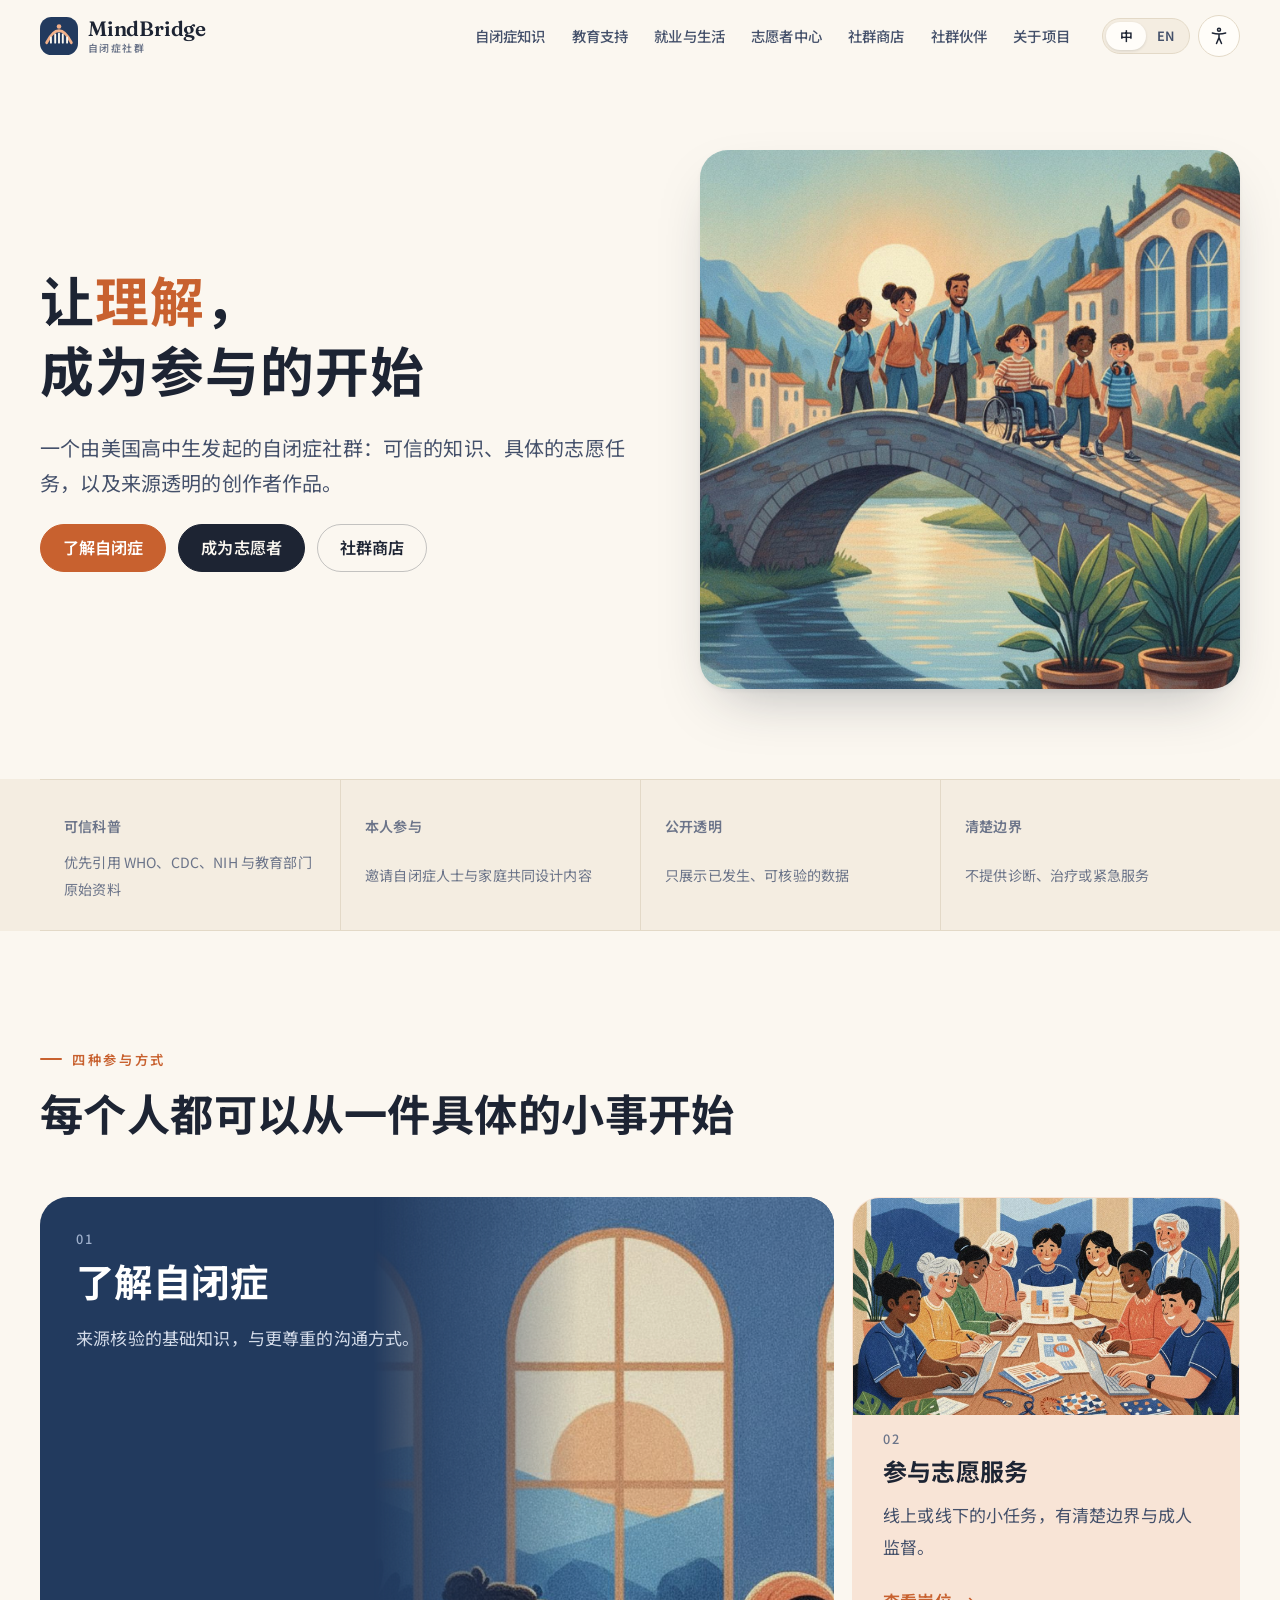
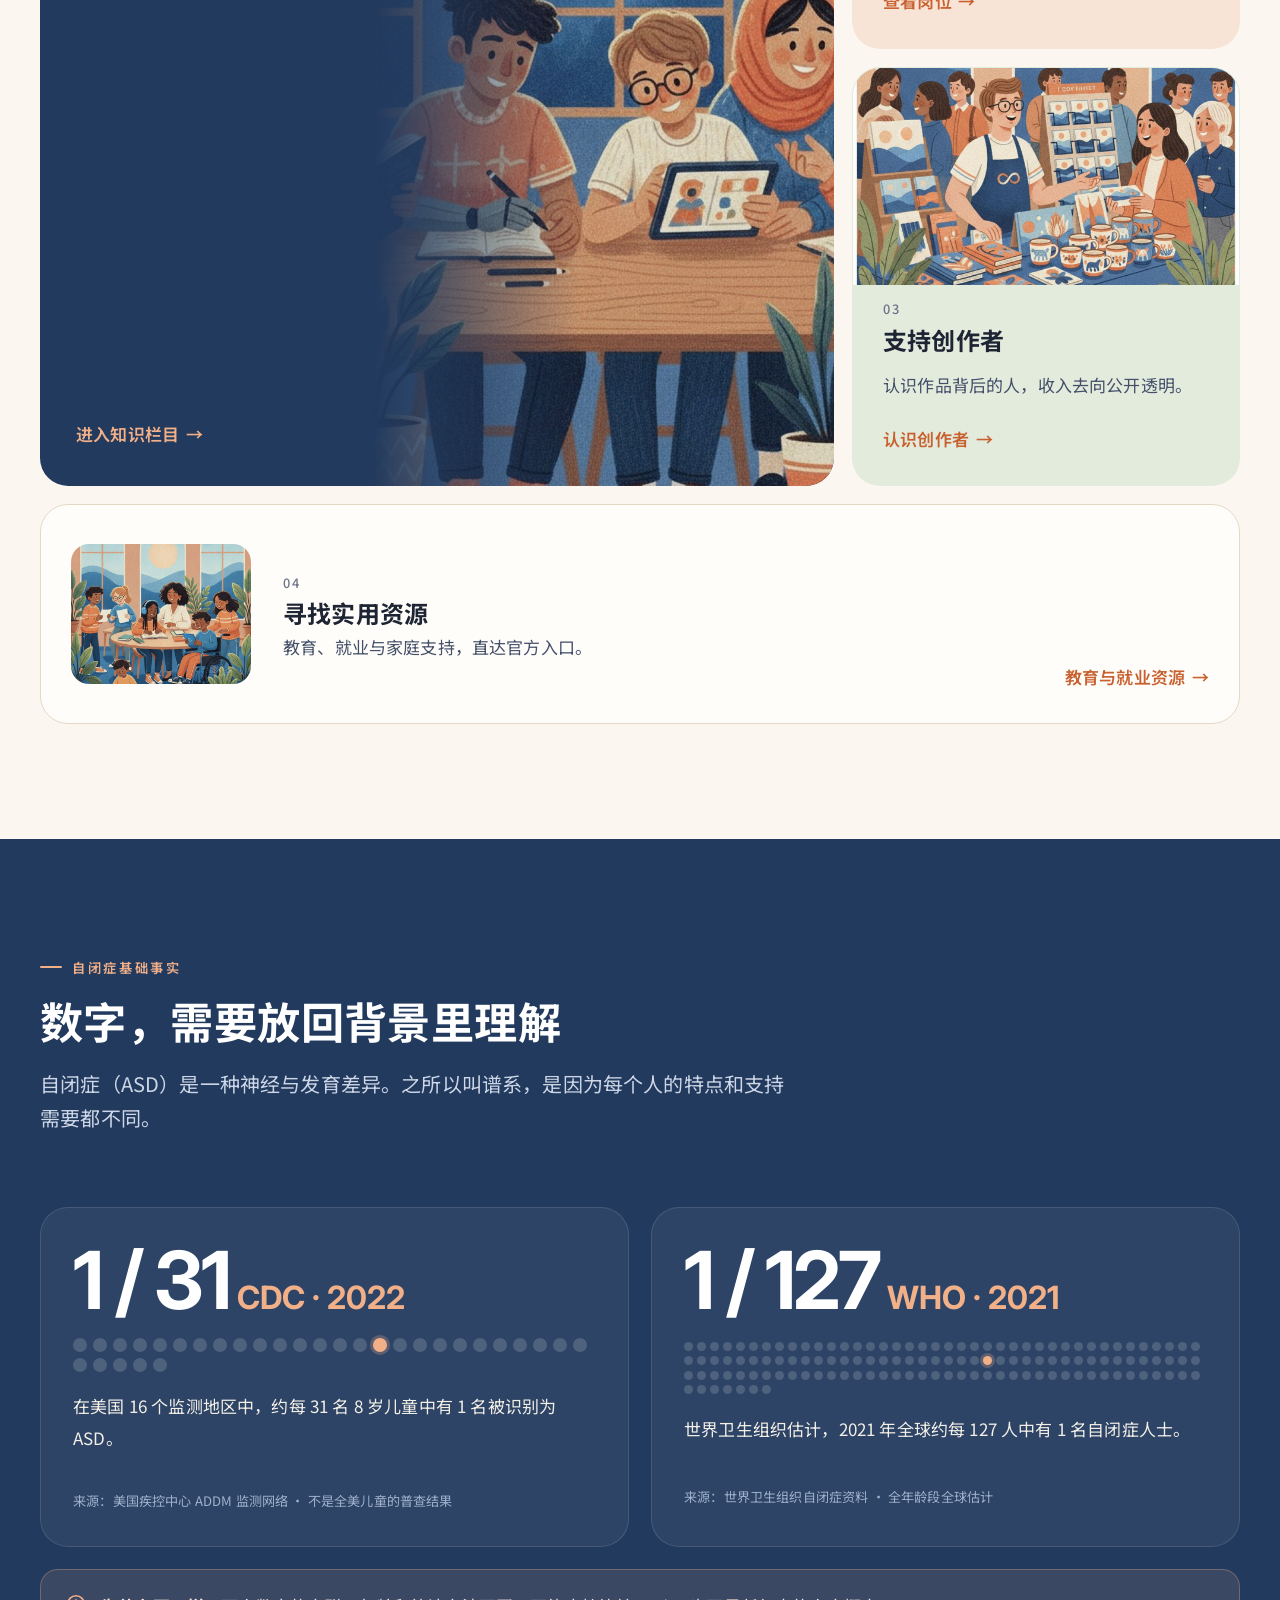
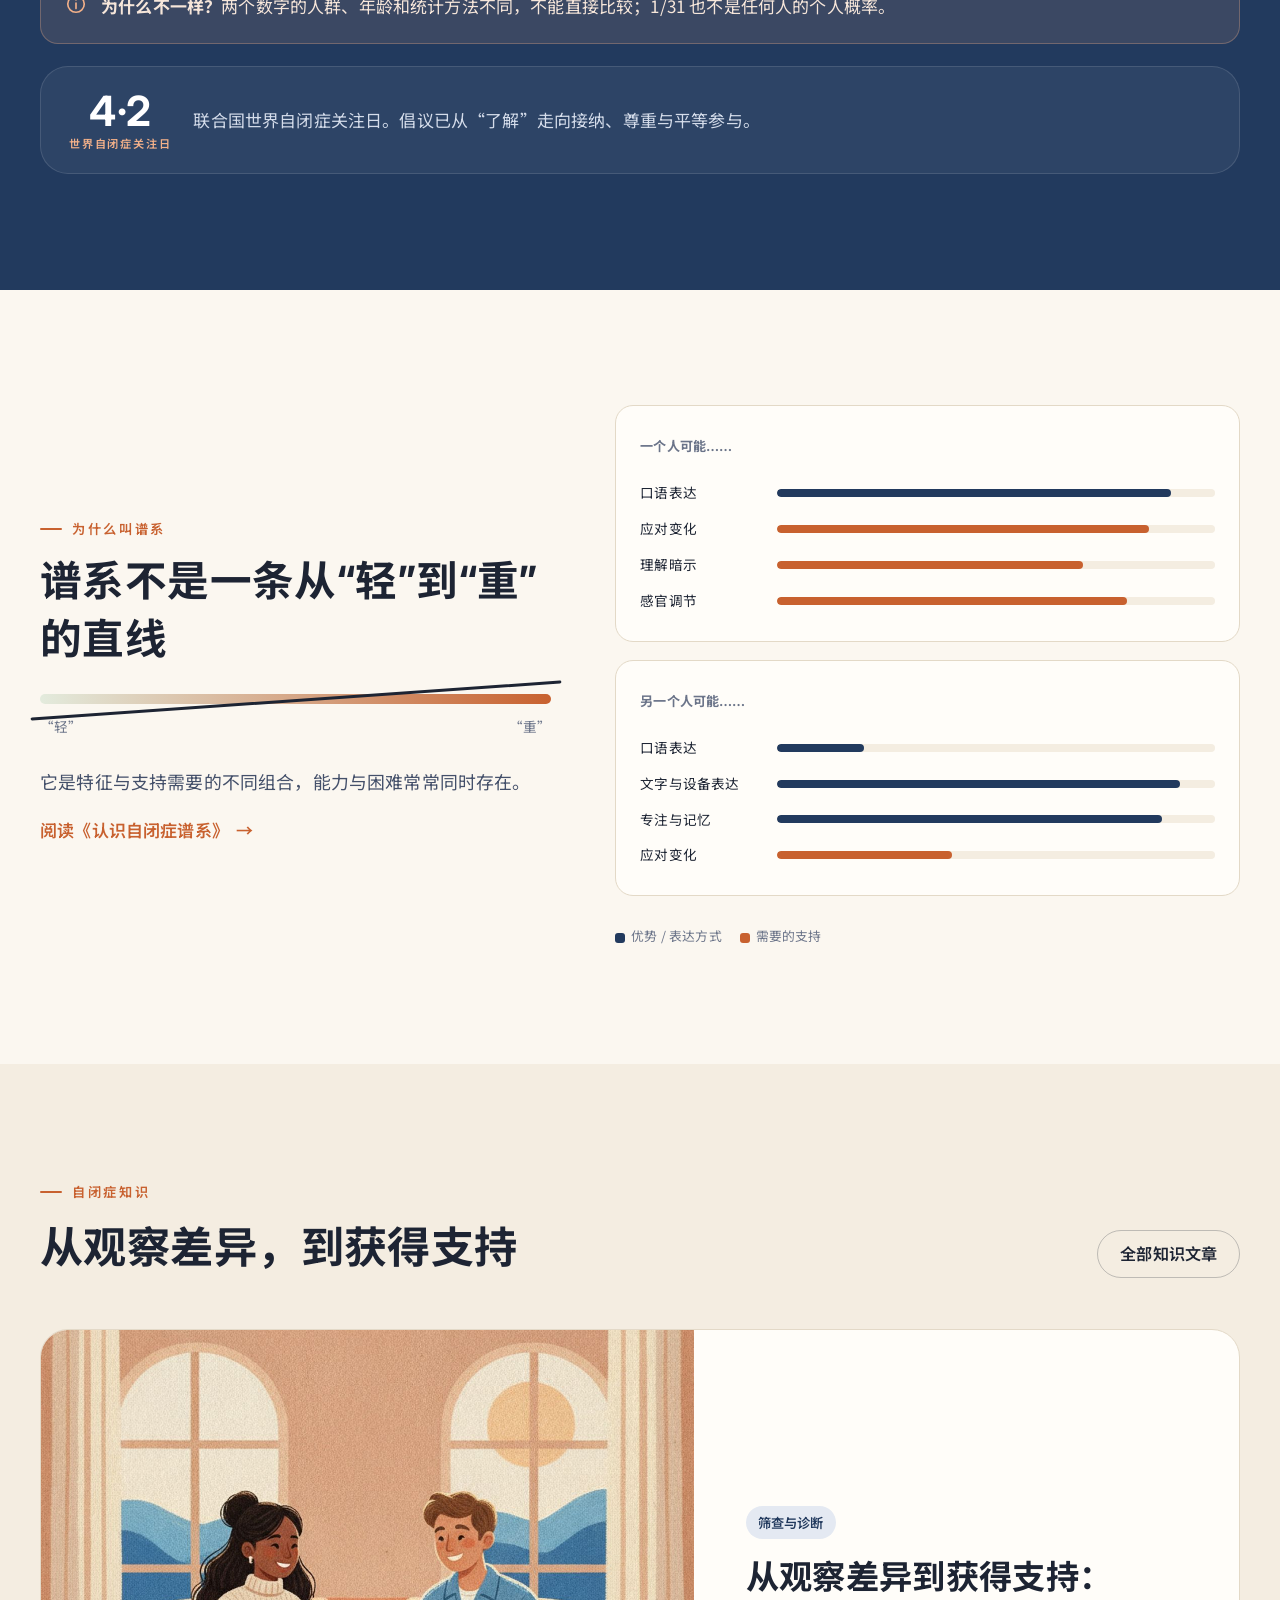
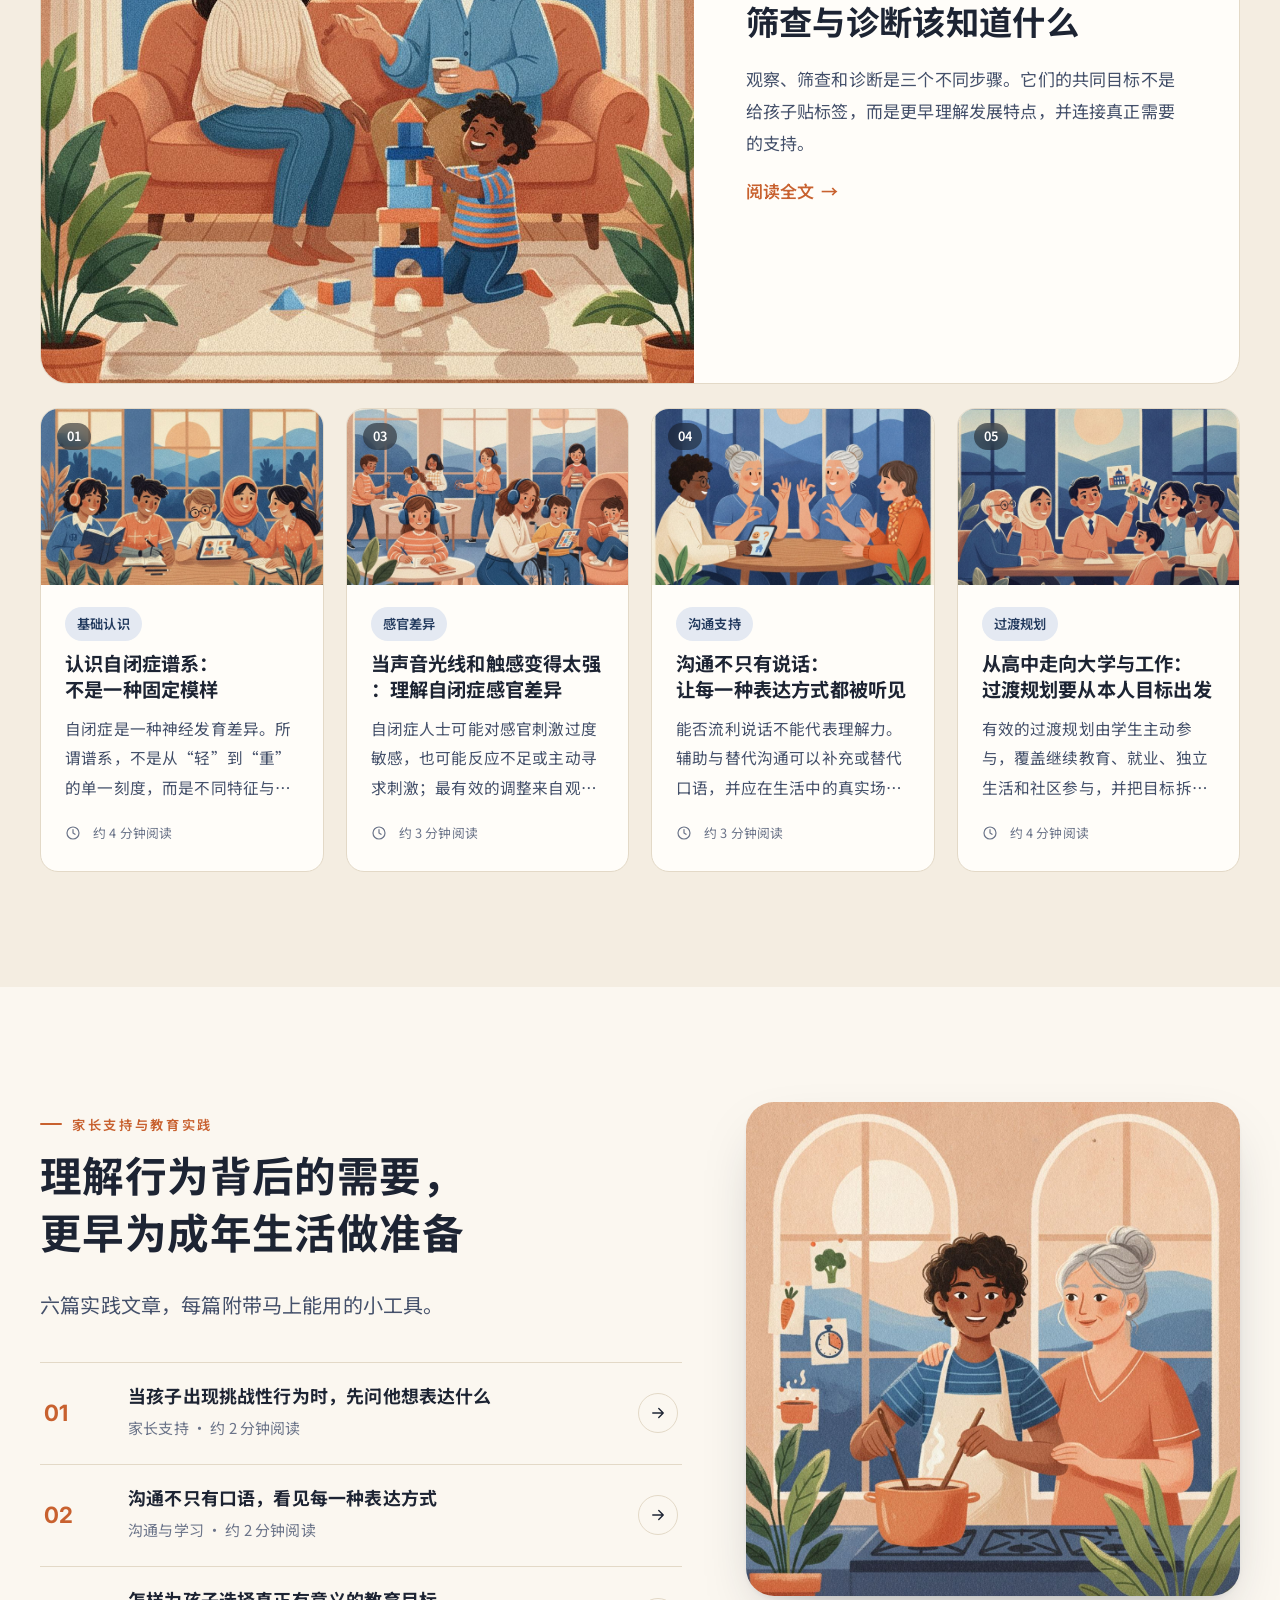
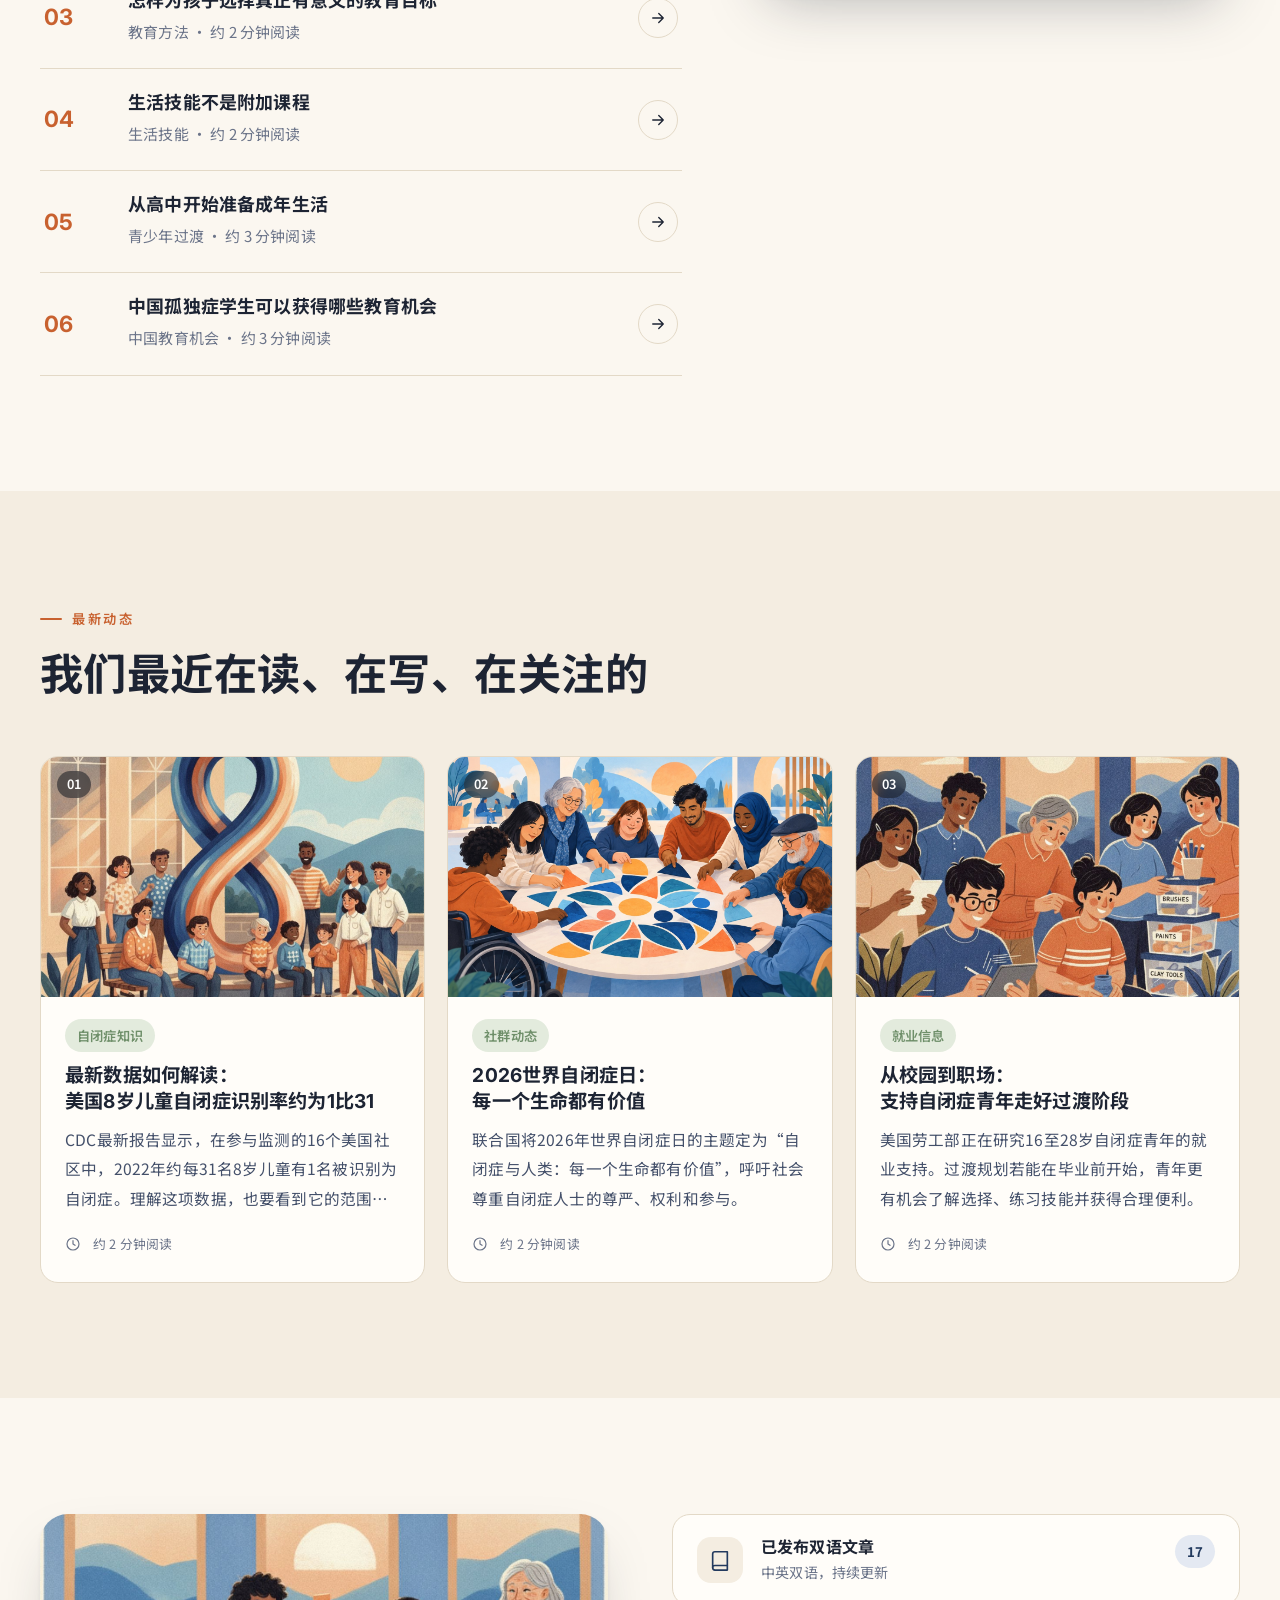
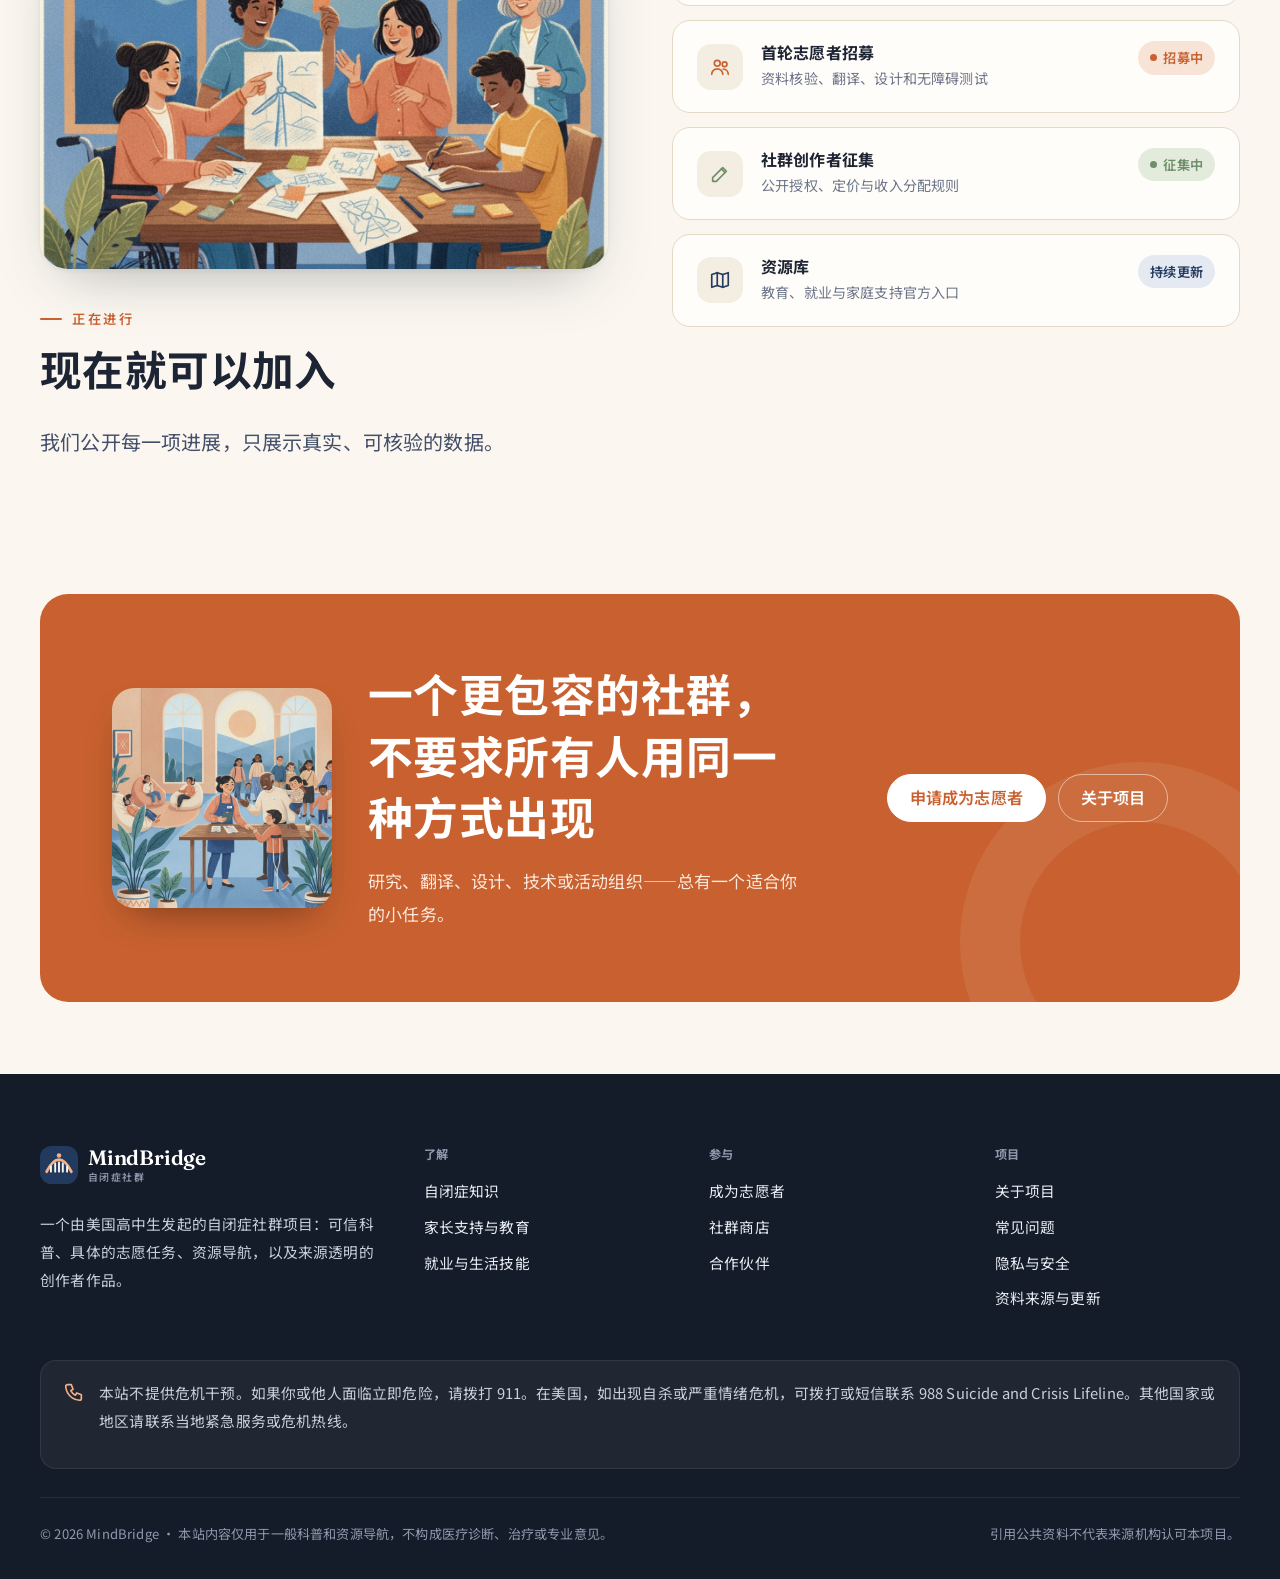
==== index.html @ e27d8561 "MindBridge bilingual autism community website Co-Authored-By: Claude Opus 5.5 <noreply@anthropic.com" ====
<!doctype html>
<html lang="zh-CN" data-lang="zh" class="no-js">
<head>
<meta charset="utf-8">
<meta name="viewport" content="width=device-width, initial-scale=1">
<title>MindBridge · 让理解成为参与的开始</title>
<meta name="mb-title-zh" content="MindBridge · 让理解成为参与的开始">
<meta name="mb-title-en" content="MindBridge · Understanding is where belonging begins">
<meta name="description" content="MindBridge 是一个由美国高中生发起的自闭症社群项目：可信科普、志愿参与、教育与就业资源。An autism community project: trustworthy information, volunteering, education and employment resources.">
<link rel="icon" href="data:image/svg+xml,%3Csvg xmlns='http://www.w3.org/2000/svg' viewBox='0 0 40 40'%3E%3Crect width='40' height='40' rx='12' fill='%23223a5e'/%3E%3Cpath d='M7 27c4.2-8.5 8.6-12.7 13-12.7S28.8 18.5 33 27' fill='none' stroke='%23f2b089' stroke-width='3' stroke-linecap='round'/%3E%3C/svg%3E">
<link rel="preconnect" href="https://fonts.googleapis.com">
<link rel="preconnect" href="https://fonts.gstatic.com" crossorigin>
<link rel="stylesheet" href="https://fonts.googleapis.com/css2?family=Fraunces:ital,opsz,wght@0,9..144,400..700;1,9..144,400..600&family=Inter:wght@400;500;600;700&family=Noto+Sans+SC:wght@400;500;700&display=swap">
<link rel="stylesheet" href="css/site.css">
<script>(function(){var d=document.documentElement;try{var q=new URLSearchParams(location.search).get("lang"),s=localStorage.getItem("mb-lang");d.dataset.lang=q||s||"zh";d.lang=d.dataset.lang==="en"?"en":"zh-CN";d.dataset.size=localStorage.getItem("mb-size")||"m";d.dataset.calm=localStorage.getItem("mb-calm")||"off";var t=localStorage.getItem("mb-theme");if(t&&t!=="auto")d.dataset.theme=t;}catch(e){d.dataset.lang="zh";}})();</script>
</head>
<body>
<header id="site-header"></header>

<main id="main">

  <!-- ============ HERO ============ -->
  <section class="hero">
    <div class="wrap hero-split">
      <div class="hero-copy">
        <h1 class="reveal">
          <span lang="zh-CN">让<em>理解</em>，成为参与的开始</span>
          <span lang="en">Let <em>understanding</em> be where belonging begins</span>
        </h1>
        <p class="lede reveal">
          <span lang="zh-CN">一个由美国高中生发起的自闭症社群：可信的知识、具体的志愿任务，以及来源透明的创作者作品。</span>
          <span lang="en">An autism community started by a U.S. high-school student: trustworthy information, concrete ways to help, and transparently sourced creator work.</span>
        </p>
        <div class="btn-row reveal">
          <a class="btn btn-terra" href="knowledge.html"><span lang="zh-CN">了解自闭症</span><span lang="en">Understand autism</span></a>
          <a class="btn" href="volunteer.html"><span lang="zh-CN">成为志愿者</span><span lang="en">Volunteer</span></a>
          <a class="btn btn-ghost" href="shop.html"><span lang="zh-CN">社群商店</span><span lang="en">Shop</span></a>
        </div>
      </div>
      <div class="hero-art reveal">
        <div class="frame"><img src="assets/hero.jpg" data-alt-zh="插画：不同年龄和能力的人们一起走过一座石拱桥，走向阳光下的小镇。" data-alt-en="Illustration: people of different ages and abilities cross a stone bridge together toward a sunny town." alt=""></div>
      </div>
    </div>
  </section>

  <!-- ============ HONESTY STRIP ============ -->
  <section class="bg-2">
    <div class="wrap honest">
      <div><b><span lang="zh-CN">可信科普</span><span lang="en">Trustworthy</span></b><span><span lang="zh-CN">优先引用 WHO、CDC、NIH 与教育部门原始资料</span><span lang="en">We cite WHO, CDC, NIH and education agencies first</span></span></div>
      <div><b><span lang="zh-CN">本人参与</span><span lang="en">Nothing about us without us</span></b><span><span lang="zh-CN">邀请自闭症人士与家庭共同设计内容</span><span lang="en">Autistic people and families help shape the content</span></span></div>
      <div><b><span lang="zh-CN">公开透明</span><span lang="en">Transparent</span></b><span><span lang="zh-CN">只展示已发生、可核验的数据</span><span lang="en">We only show numbers that are real and verifiable</span></span></div>
      <div><b><span lang="zh-CN">清楚边界</span><span lang="en">Clear limits</span></b><span><span lang="zh-CN">不提供诊断、治疗或紧急服务</span><span lang="en">No diagnosis, treatment or crisis services</span></span></div>
    </div>
  </section>

  <!-- ============ FOUR PILLARS ============ -->
  <section class="section">
    <div class="wrap">
      <div class="section-head reveal">
        <span class="eyebrow"><span lang="zh-CN">四种参与方式</span><span lang="en">Four ways in</span></span>
        <h2><span lang="zh-CN">每个人都可以从一件具体的小事开始</span><span lang="en">Everyone can start with one concrete, small step</span></h2>
        
      </div>
      <div class="bento">
        <a class="tile t1 reveal" href="knowledge.html">
          <img src="assets/k01.jpg" alt="">
          <div class="in">
            <span class="num">01</span>
            <h3><span lang="zh-CN">了解自闭症</span><span lang="en">Understand autism</span></h3>
            <p><span lang="zh-CN">来源核验的基础知识，与更尊重的沟通方式。</span><span lang="en">Source-checked basics and more respectful ways to communicate.</span></p>
            <span class="link-arrow"><span lang="zh-CN">进入知识栏目</span><span lang="en">Start reading</span></span>
          </div>
        </a>
        <a class="tile t2 reveal" href="volunteer.html"><img class="tile-img" src="assets/vol.jpg" alt="">
          <span class="num">02</span>
          <h3><span lang="zh-CN">参与志愿服务</span><span lang="en">Volunteer</span></h3>
          <p><span lang="zh-CN">线上或线下的小任务，有清楚边界与成人监督。</span><span lang="en">Small online or in-person tasks, with clear boundaries.</span></p>
          <span class="link-arrow"><span lang="zh-CN">查看岗位</span><span lang="en">See roles</span></span>
        </a>
        <a class="tile t3 reveal" href="shop.html"><img class="tile-img" src="assets/shop.jpg" alt="">
          <span class="num">03</span>
          <h3><span lang="zh-CN">支持创作者</span><span lang="en">Support creators</span></h3>
          <p><span lang="zh-CN">认识作品背后的人，收入去向公开透明。</span><span lang="en">Meet the makers; see exactly where the money goes.</span></p>
          <span class="link-arrow"><span lang="zh-CN">认识创作者</span><span lang="en">Meet creators</span></span>
        </a>
        <a class="tile t4 reveal" href="education.html">
          <img class="t4-img" src="assets/edu.jpg" alt="">
          <div>
            <span class="num">04</span>
            <h3><span lang="zh-CN">寻找实用资源</span><span lang="en">Find practical resources</span></h3>
            <p><span lang="zh-CN">教育、就业与家庭支持，直达官方入口。</span><span lang="en">Education, work and family support — straight to official sources.</span></p>
          </div>
          <span class="link-arrow"><span lang="zh-CN">教育与就业资源</span><span lang="en">Education & work resources</span></span>
        </a>
      </div>
    </div>
  </section>

  <!-- ============ NUMBERS IN CONTEXT ============ -->
  <section class="section bg-ink" aria-labelledby="numbers-h">
    <div class="wrap">
      <div class="section-head reveal">
        <span class="eyebrow"><span lang="zh-CN">自闭症基础事实</span><span lang="en">The basics</span></span>
        <h2 id="numbers-h"><span lang="zh-CN">数字，需要放回背景里理解</span><span lang="en">Numbers only mean something in context</span></h2>
        <p class="lede"><span lang="zh-CN">自闭症（ASD）是一种神经与发育差异。之所以叫谱系，是因为每个人的特点和支持需要都不同。</span><span lang="en">Autism (ASD) is a neurological and developmental difference. It's a spectrum because every person's traits and needs differ.</span></p>
      </div>
      <div class="numbers">
        <div class="num-card reveal">
          <div class="big">1 / 31<small>CDC · 2022</small></div>
          <div class="dots d31" data-dots="31" aria-hidden="true"></div>
          <p class="mt-0"><span lang="zh-CN">在美国 16 个监测地区中，约每 31 名 8 岁儿童中有 1 名被识别为 ASD。</span><span lang="en">In 16 U.S. monitoring sites, about 1 in 31 eight-year-olds was identified with ASD.</span></p>
          <span class="src"><span lang="zh-CN">来源：美国疾控中心 ADDM 监测网络 · 不是全美儿童的普查结果</span><span lang="en">Source: CDC ADDM Network · not a census of all U.S. children</span></span>
        </div>
        <div class="num-card reveal">
          <div class="big">1 / 127<small>WHO · 2021</small></div>
          <div class="dots d127" data-dots="127" aria-hidden="true"></div>
          <p class="mt-0"><span lang="zh-CN">世界卫生组织估计，2021 年全球约每 127 人中有 1 名自闭症人士。</span><span lang="en">The World Health Organization estimates that in 2021 about 1 in 127 people worldwide was autistic.</span></p>
          <span class="src"><span lang="zh-CN">来源：世界卫生组织自闭症资料 · 全年龄段全球估计</span><span lang="en">Source: WHO autism fact sheet · global, all ages</span></span>
        </div>
      </div>
      <div class="caveat reveal">
        <svg viewBox="0 0 24 24" fill="none" stroke="currentColor" stroke-width="1.8" stroke-linecap="round" aria-hidden="true"><circle cx="12" cy="12" r="9"/><path d="M12 11v6M12 7.5v.01"/></svg>
        <p class="mt-0" style="margin:0"><span lang="zh-CN"><b>为什么不一样？</b>两个数字的人群、年龄和统计方法不同，不能直接比较；1/31 也不是任何人的个人概率。</span><span lang="en"><b>Why different?</b> Different populations, ages and methods — they can't be compared, and 1 in 31 is no one's personal probability.</span></p>
      </div>
      <div class="aware-day reveal">
        <div class="date">4·2<small><span lang="zh-CN">世界自闭症关注日</span><span lang="en">World Autism Day</span></small></div>
        <p style="margin:0;color:#d4dcea"><span lang="zh-CN">联合国世界自闭症关注日。倡议已从“了解”走向接纳、尊重与平等参与。</span><span lang="en">UN World Autism Awareness Day — moving from awareness to acceptance, respect and inclusion.</span></p>
      </div>
    </div>
  </section>

  <!-- ============ SPECTRUM IS NOT A LINE ============ -->
  <section class="section">
    <div class="wrap spectrum">
      <div class="reveal">
        <span class="eyebrow"><span lang="zh-CN">为什么叫谱系</span><span lang="en">Why “spectrum”?</span></span>
        <h2 class="mt-1" style="font-size:clamp(1.8rem,3.6vw,2.6rem)"><span lang="zh-CN">谱系不是一条从“轻”到“重”的直线</span><span lang="en">The spectrum isn't a line from “mild” to “severe”</span></h2>
        <div class="line-myth" aria-hidden="true">
          <div class="bar"></div><div class="strike"></div>
          <div class="labels"><span><span lang="zh-CN">“轻”</span><span lang="en">“mild”</span></span><span><span lang="zh-CN">“重”</span><span lang="en">“severe”</span></span></div>
        </div>
        <p class="lede" style="font-size:1.05em"><span lang="zh-CN">它是特征与支持需要的不同组合，能力与困难常常同时存在。</span><span lang="en">It's different combinations of traits and needs — strengths and difficulties side by side.</span></p>
        <a class="link-arrow" href="article.html?id=k01"><span lang="zh-CN">阅读《认识自闭症谱系》</span><span lang="en">Read “The spectrum has no single shape”</span></a>
      </div>
      <div class="profiles reveal" id="profiles">
        <div class="profile">
          <div class="profile-head"><b><span lang="zh-CN">一个人可能……</span><span lang="en">One person might…</span></b></div>
          <div class="trait"><span><span lang="zh-CN">口语表达</span><span lang="en">Spoken language</span></span><div class="track"><div class="fill" data-w="90"></div></div></div>
          <div class="trait"><span><span lang="zh-CN">应对变化</span><span lang="en">Handling change</span></span><div class="track"><div class="fill s" data-w="85"></div></div></div>
          <div class="trait"><span><span lang="zh-CN">理解暗示</span><span lang="en">Reading hints</span></span><div class="track"><div class="fill s" data-w="70"></div></div></div>
          <div class="trait"><span><span lang="zh-CN">感官调节</span><span lang="en">Sensory regulation</span></span><div class="track"><div class="fill s" data-w="80"></div></div></div>
        </div>
        <div class="profile">
          <div class="profile-head"><b><span lang="zh-CN">另一个人可能……</span><span lang="en">Another might…</span></b></div>
          <div class="trait"><span><span lang="zh-CN">口语表达</span><span lang="en">Spoken language</span></span><div class="track"><div class="fill" data-w="20"></div></div></div>
          <div class="trait"><span><span lang="zh-CN">文字与设备表达</span><span lang="en">Typing &amp; AAC</span></span><div class="track"><div class="fill" data-w="92"></div></div></div>
          <div class="trait"><span><span lang="zh-CN">专注与记忆</span><span lang="en">Focus &amp; memory</span></span><div class="track"><div class="fill" data-w="88"></div></div></div>
          <div class="trait"><span><span lang="zh-CN">应对变化</span><span lang="en">Handling change</span></span><div class="track"><div class="fill s" data-w="40"></div></div></div>
        </div>
        <div class="legend"><span><i style="background:var(--indigo)"></i><span lang="zh-CN">优势 / 表达方式</span><span lang="en">Strength / way of expressing</span></span><span><i style="background:var(--terra)"></i><span lang="zh-CN">需要的支持</span><span lang="en">Support needed</span></span></div>
      </div>
    </div>
  </section>

  <!-- ============ READING ============ -->
  <section class="section bg-2">
    <div class="wrap">
      <div class="section-head reveal" style="max-width:none;display:flex;justify-content:space-between;align-items:end;gap:24px;flex-wrap:wrap">
        <div style="display:grid;gap:14px;max-width:720px">
          <span class="eyebrow"><span lang="zh-CN">自闭症知识</span><span lang="en">Understanding autism</span></span>
          <h2><span lang="zh-CN">从观察差异，到获得支持</span><span lang="en">From noticing differences to getting support</span></h2>
        </div>
        <a class="btn btn-ghost" href="knowledge.html"><span lang="zh-CN">全部知识文章</span><span lang="en">All articles</span></a>
      </div>
      <div data-articles="knowledge" data-ids="k02" data-view="feature"></div>
      <div class="grid grid-4 mt-2" data-articles="knowledge" data-ids="k01,k03,k04,k05"></div>
    </div>
  </section>

  <section class="section">
    <div class="wrap split wide-left">
      <div class="reveal">
        <span class="eyebrow"><span lang="zh-CN">家长支持与教育实践</span><span lang="en">For parents</span></span>
        <h2 class="mt-1" style="font-size:clamp(1.8rem,3.6vw,2.6rem)"><span lang="zh-CN">理解行为背后的需要，更早为成年生活做准备</span><span lang="en">Understand the need behind the behaviour — and plan early for adult life</span></h2>
        <p class="lede mt-2"><span lang="zh-CN">六篇实践文章，每篇附带马上能用的小工具。</span><span lang="en">Six practical articles, each with a tool you can use today.</span></p>
        <div class="index-list mt-3" data-articles="parents" data-view="row"></div>
      </div>
      <div class="reveal sticky-col">
        <div class="page-hero-art" style="aspect-ratio:1"><img src="assets/p04.jpg" alt=""></div>
      </div>
    </div>
  </section>

  <!-- ============ NEWS ============ -->
  <section class="section bg-2">
    <div class="wrap">
      <div class="section-head reveal">
        <span class="eyebrow"><span lang="zh-CN">最新动态</span><span lang="en">Latest</span></span>
        <h2><span lang="zh-CN">我们最近在读、在写、在关注的</span><span lang="en">What we're reading, writing and following</span></h2>
      </div>
      <div class="grid grid-3" data-articles="news"></div>
    </div>
  </section>

  <!-- ============ HONEST PROGRESS ============ -->
  <section class="section">
    <div class="wrap split">
      <div class="reveal">
        <div class="page-hero-art mb-img" style="aspect-ratio:16/10"><img src="assets/about2.jpg" alt=""></div>
        <span class="eyebrow"><span lang="zh-CN">正在进行</span><span lang="en">What's happening</span></span>
        <h2 class="mt-1" style="font-size:clamp(1.8rem,3.6vw,2.6rem)"><span lang="zh-CN">现在就可以加入</span><span lang="en">Join in now</span></h2>
        <p class="lede mt-2"><span lang="zh-CN">我们公开每一项进展，只展示真实、可核验的数据。</span><span lang="en">We share every step openly — with real, verifiable numbers only.</span></p>
      </div>
      <div class="status-list reveal">
        <div class="status"><span class="ic" style="color:var(--indigo)" data-icon="book"></span><div><h4><span lang="zh-CN">已发布双语文章</span><span lang="en">Bilingual articles published</span></h4><p><span lang="zh-CN">中英双语，持续更新</span><span lang="en">In Chinese and English, always growing</span></p></div><span class="chip"><b id="articleCount">17</b></span></div>
        <div class="status"><span class="ic" style="color:var(--terra)" data-icon="users"></span><div><h4><span lang="zh-CN">首轮志愿者招募</span><span lang="en">First volunteer round</span></h4><p><span lang="zh-CN">资料核验、翻译、设计和无障碍测试</span><span lang="en">Fact-checking, translation, design, accessibility testing</span></p></div><span class="chip terra"><span class="dot pulse"></span><span lang="zh-CN">招募中</span><span lang="en">Open</span></span></div>
        <div class="status"><span class="ic" style="color:var(--sage)" data-icon="pen"></span><div><h4><span lang="zh-CN">社群创作者征集</span><span lang="en">Call for creators</span></h4><p><span lang="zh-CN">公开授权、定价与收入分配规则</span><span lang="en">Open rules on consent, pricing and revenue</span></p></div><span class="chip sage"><span class="dot pulse"></span><span lang="zh-CN">征集中</span><span lang="en">Open</span></span></div>
        <div class="status"><span class="ic" style="color:var(--indigo)" data-icon="map"></span><div><h4><span lang="zh-CN">资源库</span><span lang="en">Resource library</span></h4><p><span lang="zh-CN">教育、就业与家庭支持官方入口</span><span lang="en">Official education, work and family links</span></p></div><span class="chip"><span lang="zh-CN">持续更新</span><span lang="en">Growing</span></span></div>
      </div>
    </div>
  </section>

  <!-- ============ CTA ============ -->
  <section class="section-tight" style="padding-top:0">
    <div class="wrap">
      <div class="cta-band with-art reveal">
        <img class="cta-art" src="assets/vol2.jpg" alt="">
        <div>
          <h2><span lang="zh-CN">一个更包容的社群，不要求所有人用同一种方式出现</span><span lang="en">An inclusive community doesn't ask everyone to show up the same way</span></h2>
          <p><span lang="zh-CN">研究、翻译、设计、技术或活动组织——总有一个适合你的小任务。</span><span lang="en">Research, translation, design, tech or events — there's a task for you.</span></p>
        </div>
        <div class="btn-row" style="justify-content:flex-end">
          <a class="btn" href="volunteer.html"><span lang="zh-CN">申请成为志愿者</span><span lang="en">Apply to volunteer</span></a>
          <a class="btn btn-ghost" href="about.html"><span lang="zh-CN">关于项目</span><span lang="en">About the project</span></a>
        </div>
      </div>
    </div>
  </section>

</main>

<footer id="site-footer"></footer>

<script src="data/articles-knowledge.js"></script>
<script src="data/articles-parents.js"></script>
<script src="data/articles-news.js"></script>
<script src="js/site.js"></script>
<script>
(function () {
  // dot fields: highlight the "1"
  document.querySelectorAll("[data-dots]").forEach(function (el) {
    var n = +el.dataset.dots, h = "";
    for (var i = 0; i < n; i++) h += "<i" + (i === Math.floor(n / 2) ? ' class="on"' : "") + "></i>";
    el.innerHTML = h;
  });
  var c = document.getElementById("articleCount");
  if (c && window.MB_ARTICLES) c.textContent = window.MB_ARTICLES.length;
  // animate profile bars when visible
  var p = document.getElementById("profiles");
  function fill() { p.querySelectorAll(".fill").forEach(function (f) { f.style.width = f.dataset.w + "%"; }); }
  if ("IntersectionObserver" in window) {
    var io = new IntersectionObserver(function (es) { if (es[0].isIntersecting) { fill(); io.disconnect(); } }, { threshold: .3 });
    io.observe(p);
  } else fill();
})();
</script>
</body>
</html>
---- css/site.css ----
/* =========================================================
   MindBridge — design system
   Calm editorial: warm paper, deep indigo ink, terracotta accent
   ========================================================= */

:root {
  --paper: #fbf7f0;
  --paper-2: #f4ede1;
  --sand: #ebe0cc;
  --card: #fffdf9;
  --ink: #1d2433;
  --ink-2: #44506a;
  --ink-3: #6b7489;
  --line: #e3d9c7;
  --indigo: #223a5e;
  --indigo-2: #2f4d78;
  --indigo-soft: #e4e9f2;
  --terra: #c8612f;
  --terra-2: #e07a45;
  --terra-soft: #f8e4d6;
  --sage: #6f8f6a;
  --sage-soft: #e3ebdd;
  --gold: #d9a441;
  --focus: #2f6fde;

  --serif-zh: "Noto Serif SC", "Songti SC", "STSong", serif;
  --sans-zh: "Noto Sans SC", "PingFang SC", "Hiragino Sans GB", "Microsoft YaHei", sans-serif;
  --serif-en: "Fraunces", Georgia, serif;
  --sans-en: "Inter", system-ui, -apple-system, "Segoe UI", sans-serif;
  --display: var(--sans-en), var(--sans-zh);
  --body: var(--sans-en), var(--sans-zh);

  --fs: 17px;
  --radius: 18px;
  --radius-lg: 28px;
  --shadow: 0 1px 2px rgba(29, 36, 51, .05), 0 8px 24px -12px rgba(29, 36, 51, .18);
  --shadow-lg: 0 2px 4px rgba(29, 36, 51, .05), 0 24px 60px -24px rgba(29, 36, 51, .35);
  --wrap: 1200px;
  --ease: cubic-bezier(.2, .7, .2, 1);
}

html[data-size="l"] { --fs: 19px; }
html[data-size="xl"] { --fs: 21.5px; }

/* Calm mode: lower contrast accents, no motion, no imagery saturation */
html[data-calm="on"] {
  --terra: #8a6a58;
  --terra-2: #9d7c69;
  --terra-soft: #efe8e1;
  --indigo: #3b4a60;
  --paper: #f7f5f1;
  --paper-2: #efece6;
}
html[data-calm="on"] img { filter: saturate(.45) contrast(.95); }
html[data-calm="on"] *,
html[data-calm="on"] *::before,
html[data-calm="on"] *::after { animation: none !important; transition: none !important; }

@media (prefers-color-scheme: dark) {
  :root:not([data-theme="light"]) {
    --paper: #14181f; --paper-2: #1a1f28; --sand: #262c37; --card: #1c222c;
    --ink: #eef0f4; --ink-2: #c3c9d6; --ink-3: #959db0; --line: #2d3442;
    --indigo: #9db7e3; --indigo-2: #b7cbee; --indigo-soft: #222c3d;
    --terra: #ef9466; --terra-2: #f4a77e; --terra-soft: #3a2a22;
    --sage: #9cbb95; --sage-soft: #233024;
    --shadow: 0 1px 2px rgba(0,0,0,.3), 0 8px 24px -12px rgba(0,0,0,.6);
    --shadow-lg: 0 24px 60px -24px rgba(0,0,0,.7);
  }
}
:root[data-theme="dark"] {
  --paper: #14181f; --paper-2: #1a1f28; --sand: #262c37; --card: #1c222c;
  --ink: #eef0f4; --ink-2: #c3c9d6; --ink-3: #959db0; --line: #2d3442;
  --indigo: #9db7e3; --indigo-2: #b7cbee; --indigo-soft: #222c3d;
  --terra: #ef9466; --terra-2: #f4a77e; --terra-soft: #3a2a22;
  --sage: #9cbb95; --sage-soft: #233024;
}

/* ---------- Bilingual switching ---------- */
html[data-lang="en"] [lang="zh-CN"]:not(html),
html[data-lang="zh"] [lang="en"]:not(html) { display: none !important; }
html[data-lang="en"] { --display: var(--sans-en), var(--sans-zh); }
html[data-lang="zh"] { --display: var(--sans-en), var(--sans-zh); --body: var(--sans-zh), var(--sans-en); }

/* ---------- Base ---------- */
*, *::before, *::after { box-sizing: border-box; }
html { scroll-behavior: smooth; -webkit-text-size-adjust: 100%; }
@media (prefers-reduced-motion: reduce) {
  html { scroll-behavior: auto; }
  *, *::before, *::after { animation: none !important; transition: none !important; }
}
body {
  margin: 0;
  background: var(--paper);
  color: var(--ink);
  font-family: var(--body);
  font-size: var(--fs);
  line-height: 1.75;
  -webkit-font-smoothing: antialiased;
  text-rendering: optimizeLegibility;
}
html[data-lang="zh"] body { line-height: 1.9; letter-spacing: .01em; }
img { max-width: 100%; display: block; }
a { color: inherit; }
:focus-visible { outline: 3px solid var(--focus); outline-offset: 3px; border-radius: 6px; }
::selection { background: var(--terra-soft); color: var(--ink); }

html[data-lang="en"] h1, html[data-lang="en"] h2 { text-wrap: balance; }
html[data-lang="zh"] :is(h1, h2, h3, h4, blockquote) { word-break: keep-all; overflow-wrap: anywhere; line-break: strict; }
h1, h2, h3, h4 { font-family: var(--display); font-weight: 700; line-height: 1.22; margin: 0; letter-spacing: -.02em; color: var(--ink); }
html[data-lang="zh"] h1, html[data-lang="zh"] h2, html[data-lang="zh"] h3, html[data-lang="zh"] h4 { font-weight: 700; letter-spacing: .01em; line-height: 1.38; }
html[data-lang="zh"] .hero h1 em, html[data-lang="zh"] .prose blockquote { font-weight: 700; }
p { margin: 0 0 1em; }

.wrap { width: min(var(--wrap), 100% - 40px); margin-inline: auto; }
.wrap-narrow { width: min(760px, 100% - 40px); margin-inline: auto; }
.sr-only { position: absolute; width: 1px; height: 1px; overflow: hidden; clip: rect(0 0 0 0); white-space: nowrap; }
.skip { position: absolute; left: 12px; top: -60px; background: var(--ink); color: var(--paper); padding: 10px 16px; border-radius: 10px; z-index: 100; text-decoration: none; }
.skip:focus { top: 12px; }

.eyebrow {
  display: inline-flex; align-items: center; gap: 10px;
  font-family: var(--body); font-size: .78em; font-weight: 600; letter-spacing: .14em; text-transform: uppercase;
  color: var(--terra);
}
html[data-lang="zh"] .eyebrow { letter-spacing: .2em; }
.eyebrow::before { content: ""; width: 22px; height: 2px; background: currentColor; border-radius: 2px; }
.lede { font-size: 1.18em; color: var(--ink-2); line-height: 1.7; max-width: 40em; }
.muted { color: var(--ink-3); }

.section { padding: clamp(64px, 9vw, 120px) 0; }
.section-tight { padding: clamp(40px, 6vw, 72px) 0; }
.section-head { display: grid; gap: 14px; margin-bottom: clamp(32px, 4vw, 52px); max-width: 760px; }
.section-head h2 { font-size: clamp(1.8rem, 3.6vw, 2.7rem); }
.section-head.center { margin-inline: auto; text-align: center; justify-items: center; }
.bg-2 { background: var(--paper-2); }
.bg-ink { background: #223a5e; color: #f3efe7; }
.bg-ink h2, .bg-ink h3 { color: #fff; }
.bg-ink .eyebrow { color: #f2b089; }
.bg-ink .lede, .bg-ink .muted { color: #cdd6e6; }
@media (prefers-color-scheme: dark) { :root:not([data-theme="light"]) .bg-ink { background: #1b2a42; } }

/* ---------- Buttons ---------- */
.btn {
  --b: var(--ink); --c: var(--paper);
  display: inline-flex; align-items: center; gap: .55em;
  padding: .82em 1.35em; border-radius: 999px; border: 1.5px solid var(--b);
  background: var(--b); color: var(--c);
  font: 600 .95em/1.2 var(--body); text-decoration: none; cursor: pointer;
  transition: transform .25s var(--ease), box-shadow .25s var(--ease), background .2s;
  min-height: 46px;
}
.btn:hover { transform: translateY(-2px); box-shadow: var(--shadow); }
.btn svg { width: 1.1em; height: 1.1em; }
.btn-terra { --b: var(--terra); --c: #fff; }
.btn-ghost { background: transparent; color: var(--ink); border-color: color-mix(in srgb, var(--ink) 25%, transparent); }
.btn-ghost:hover { border-color: var(--ink); }
.bg-ink .btn-ghost { color: #fff; border-color: rgba(255,255,255,.35); }
.btn-row { display: flex; flex-wrap: wrap; gap: 12px; }
.link-arrow { display: inline-flex; align-items: center; gap: .4em; font-weight: 600; color: var(--terra); text-decoration: none; }
.link-arrow::after { content: "→"; transition: transform .2s var(--ease); }
.link-arrow:hover::after { transform: translateX(4px); }

.chip { align-self: flex-start; width: fit-content; display: inline-flex; align-items: center; gap: 6px; padding: 4px 12px; border-radius: 999px; font-size: .78em; font-weight: 600; background: var(--indigo-soft); color: var(--indigo); }
.chip.terra { background: var(--terra-soft); color: var(--terra); }
.chip.sage { background: var(--sage-soft); color: var(--sage); }
.chip .dot { width: 7px; height: 7px; border-radius: 50%; background: currentColor; }
.chip .dot.pulse { animation: pulse 2s infinite; }
@keyframes pulse { 0%, 100% { opacity: 1; } 50% { opacity: .3; } }

/* ---------- Header ---------- */
.site-header {
  position: sticky; top: 0; z-index: 50;
  background: color-mix(in srgb, var(--paper) 86%, transparent);
  backdrop-filter: saturate(1.4) blur(14px);
  -webkit-backdrop-filter: saturate(1.4) blur(14px);
  border-bottom: 1px solid transparent;
  transition: border-color .3s;
}
.site-header.scrolled { border-bottom-color: var(--line); }
.header-in { display: flex; align-items: center; gap: 20px; height: 72px; }
.brand { display: inline-flex; align-items: center; gap: 10px; text-decoration: none; color: var(--ink); flex-shrink: 0; }
.brand-mark { width: 38px; height: 38px; }
.brand-name { font-family: var(--serif-en); font-weight: 600; font-size: 1.3rem; letter-spacing: -.01em; line-height: 1; }
.brand-name small { display: block; font-family: var(--body); font-size: .62rem; letter-spacing: .14em; text-transform: uppercase; color: var(--ink-3); font-weight: 600; margin-top: 4px; }
.nav { display: flex; gap: 2px; margin-left: auto; }
.nav a {
  padding: 8px 12px; border-radius: 999px; text-decoration: none; font-size: .9rem; font-weight: 500; color: var(--ink-2);
  transition: background .2s, color .2s; white-space: nowrap;
}
.nav a:hover { background: var(--paper-2); color: var(--ink); }
.nav a[aria-current="page"] { background: var(--ink); color: var(--paper); }
.header-tools { display: flex; align-items: center; gap: 8px; }
.lang-switch { display: inline-flex; padding: 3px; border-radius: 999px; background: var(--paper-2); border: 1px solid var(--line); }
.lang-switch button {
  border: 0; background: transparent; color: var(--ink-2); font: 600 .8rem/1 var(--body); padding: 8px 11px; border-radius: 999px; cursor: pointer; min-width: 40px;
}
.lang-switch button[aria-pressed="true"] { background: var(--card); color: var(--ink); box-shadow: 0 1px 3px rgba(0,0,0,.12); }
.icon-btn {
  width: 42px; height: 42px; display: grid; place-items: center; border-radius: 50%;
  border: 1px solid var(--line); background: var(--card); color: var(--ink); cursor: pointer;
}
.icon-btn svg { width: 20px; height: 20px; }
.menu-btn { display: none; }

.a11y-panel {
  position: absolute; right: 20px; top: 66px; width: 300px; padding: 20px; border-radius: 20px;
  background: var(--card); border: 1px solid var(--line); box-shadow: var(--shadow-lg);
  display: none; z-index: 60;
}
.a11y-panel.open { display: block; animation: drop .25s var(--ease); }
@keyframes drop { from { opacity: 0; transform: translateY(-6px); } }
.a11y-panel h3 { font-family: var(--body); font-size: .8rem; letter-spacing: .12em; text-transform: uppercase; color: var(--ink-3); margin-bottom: 10px; }
.a11y-row { display: flex; justify-content: space-between; align-items: center; gap: 12px; padding: 10px 0; border-top: 1px solid var(--line); font-size: .92rem; }
.a11y-row:first-of-type { border-top: 0; }
.seg { display: inline-flex; border: 1px solid var(--line); border-radius: 999px; padding: 2px; }
.seg button { border: 0; background: transparent; color: var(--ink-2); padding: 6px 10px; border-radius: 999px; cursor: pointer; font: 600 .82rem/1 var(--body); }
.seg button[aria-pressed="true"] { background: var(--ink); color: var(--paper); }
.toggle { position: relative; width: 46px; height: 26px; border-radius: 999px; background: var(--sand); border: 0; cursor: pointer; flex-shrink: 0; }
.toggle::after { content: ""; position: absolute; top: 3px; left: 3px; width: 20px; height: 20px; border-radius: 50%; background: #fff; box-shadow: 0 1px 3px rgba(0,0,0,.25); transition: transform .2s; }
.toggle[aria-checked="true"] { background: var(--sage); }
.toggle[aria-checked="true"]::after { transform: translateX(20px); }

@media (max-width: 1080px) {
  .nav { display: none; }
  .menu-btn { display: grid; }
  .header-tools { margin-left: auto; }
  .nav.open {
    display: flex; flex-direction: column; position: absolute; left: 0; right: 0; top: 72px;
    background: var(--paper); border-bottom: 1px solid var(--line); padding: 12px 20px 20px; gap: 4px; box-shadow: var(--shadow-lg);
  }
  .nav.open a { padding: 14px 16px; font-size: 1.05rem; }
}

/* ---------- Footer ---------- */
.site-footer { background: #151c29; color: #c9d0dd; padding: 72px 0 32px; font-size: .92rem; }
.site-footer a { color: #e9edf4; text-decoration: none; }
.site-footer a:hover { text-decoration: underline; }
.footer-grid { display: grid; grid-template-columns: 1.4fr repeat(3, 1fr); gap: 40px; }
.footer-grid h4 { font-family: var(--body); font-size: .76rem; letter-spacing: .14em; text-transform: uppercase; color: #8e99ad; margin-bottom: 14px; }
.footer-grid ul { list-style: none; padding: 0; margin: 0; display: grid; gap: 8px; }
.site-footer .brand { color: #fff; }
.site-footer .brand-name small { color: #8e99ad; }
.crisis {
  margin-top: 48px; padding: 18px 22px; border-radius: 16px; background: rgba(255,255,255,.05); border: 1px solid rgba(255,255,255,.08);
  display: flex; gap: 14px; align-items: flex-start;
}
.crisis svg { width: 22px; height: 22px; flex-shrink: 0; color: #f2b089; margin-top: 2px; }
.crisis strong { color: #fff; }
.footer-legal { margin-top: 28px; padding-top: 24px; border-top: 1px solid rgba(255,255,255,.08); display: flex; flex-wrap: wrap; justify-content: space-between; gap: 12px; color: #8e99ad; font-size: .82rem; }
@media (max-width: 860px) { .footer-grid { grid-template-columns: 1fr 1fr; } .footer-grid > :first-child { grid-column: 1 / -1; } }

/* ---------- Page hero (inner pages) ---------- */
.page-hero { padding: clamp(56px, 8vw, 104px) 0 clamp(40px, 6vw, 72px); position: relative; overflow: hidden; }
.page-hero h1 { font-size: clamp(2.2rem, 5vw, 3.8rem); max-width: 18ch; margin: 18px 0 20px; }
html[data-lang="zh"] .page-hero h1 { max-width: none; }
.page-hero .lede { max-width: 38em; }
.page-hero-grid { display: grid; grid-template-columns: 1.15fr .85fr; gap: clamp(32px, 5vw, 72px); align-items: center; }
.page-hero-art { border-radius: var(--radius-lg); overflow: hidden; aspect-ratio: 4 / 3.2; box-shadow: var(--shadow-lg); }
.page-hero-art img { width: 100%; height: 100%; object-fit: cover; }
@media (max-width: 860px) { .page-hero-grid { grid-template-columns: 1fr; } }

.crumbs { font-size: .85rem; color: var(--ink-3); display: flex; gap: 8px; flex-wrap: wrap; }
.crumbs a { color: var(--ink-3); text-decoration: none; }
.crumbs a:hover { color: var(--ink); }

/* ---------- Cards & grids ---------- */
.grid { display: grid; gap: 22px; }
.grid-2 { grid-template-columns: repeat(2, 1fr); }
.grid-3 { grid-template-columns: repeat(3, 1fr); }
.grid-4 { grid-template-columns: repeat(4, 1fr); }
@media (max-width: 960px) { .grid-3, .grid-4 { grid-template-columns: repeat(2, 1fr); } }
@media (max-width: 640px) { .grid-2, .grid-3, .grid-4 { grid-template-columns: 1fr; } }

.card {
  background: var(--card); border: 1px solid var(--line); border-radius: var(--radius);
  padding: 28px; position: relative; transition: transform .3s var(--ease), box-shadow .3s var(--ease), border-color .3s;
}
.card h3 { font-size: 1.25rem; margin-bottom: 10px; }
.card p { color: var(--ink-2); font-size: .95em; }
.card p:last-child { margin-bottom: 0; }
a.card { text-decoration: none; display: block; }
a.card:hover, .card.hover:hover { transform: translateY(-4px); box-shadow: var(--shadow-lg); border-color: transparent; }
.card-icon {
  width: 52px; height: 52px; border-radius: 16px; display: grid; place-items: center; margin-bottom: 20px;
  background: var(--indigo-soft); color: var(--indigo);
}
.card-icon svg { width: 26px; height: 26px; }
.card-icon.terra { background: var(--terra-soft); color: var(--terra); }
.card-icon.sage { background: var(--sage-soft); color: var(--sage); }

/* Article card */
.a-card { display: flex; flex-direction: column; text-decoration: none; color: inherit; border-radius: var(--radius); overflow: hidden; background: var(--card); border: 1px solid var(--line); transition: transform .35s var(--ease), box-shadow .35s var(--ease); }
.a-card:hover { transform: translateY(-5px); box-shadow: var(--shadow-lg); }
.a-card .thumb { aspect-ratio: 16 / 10; overflow: hidden; background: var(--paper-2); position: relative; }
.a-card .thumb img { width: 100%; height: 100%; object-fit: cover; transition: transform .8s var(--ease); }
.a-card:hover .thumb img { transform: scale(1.04); }
.a-card .thumb .num { position: absolute; left: 16px; top: 14px; font: 600 .8rem/1 var(--body); color: #fff; background: rgba(20,24,32,.55); backdrop-filter: blur(6px); padding: 7px 10px; border-radius: 999px; }
.a-card .body { padding: 22px 24px 26px; display: flex; flex-direction: column; gap: 10px; flex: 1; }
.a-card h3 { font-size: 1.2rem; line-height: 1.35; }
.a-card p { color: var(--ink-2); font-size: .92em; margin: 0; }
.a-card p > span { display: -webkit-box; -webkit-line-clamp: 3; -webkit-box-orient: vertical; overflow: hidden; }
.a-card .thumb { flex-shrink: 0; }
.a-card .meta svg, .index-row .go svg { width: 16px; height: 16px; flex-shrink: 0; }
.index-row .go svg { width: 18px; height: 18px; }
.a-card .meta { margin-top: auto; padding-top: 8px; display: flex; gap: 12px; align-items: center; font-size: .8rem; color: var(--ink-3); }
.thumb.typo { display: grid; place-items: center; background: linear-gradient(135deg, #223a5e 0%, #2f4d78 100%); }
.thumb.typo span { font-weight: 700; font-family: var(--display); color: #fff; font-size: 3.2rem; opacity: .9; }

/* Feature (big) article */
.feature { display: grid; grid-template-columns: 1.2fr 1fr; gap: 0; border-radius: var(--radius-lg); overflow: hidden; background: var(--card); border: 1px solid var(--line); text-decoration: none; color: inherit; transition: box-shadow .35s var(--ease); }
.feature:hover { box-shadow: var(--shadow-lg); }
.feature .thumb { min-height: 360px; overflow: hidden; }
.feature .thumb img { width: 100%; height: 100%; object-fit: cover; transition: transform .9s var(--ease); }
.feature:hover .thumb img { transform: scale(1.03); }
.feature .body { padding: clamp(28px, 4vw, 52px); display: flex; flex-direction: column; gap: 16px; justify-content: center; }
.feature h3 { font-size: clamp(1.5rem, 2.6vw, 2.1rem); }
.feature p { color: var(--ink-2); margin: 0; }
@media (max-width: 860px) { .feature { grid-template-columns: 1fr; } .feature .thumb { min-height: 240px; } }

/* List rows (editorial index) */
.index-list { border-top: 1px solid var(--line); }
.index-row { display: grid; grid-template-columns: 64px 1fr auto; gap: 20px; align-items: center; padding: 22px 4px; border-bottom: 1px solid var(--line); text-decoration: none; color: inherit; transition: background .2s, padding .3s var(--ease); }
.index-row:hover { background: var(--paper-2); padding-left: 14px; }
.index-row .n { font-family: var(--sans-en); font-weight: 700; font-size: 1.4rem; color: var(--terra); }
.index-row h3 { font-size: 1.12rem; }
.index-row p { margin: 4px 0 0; color: var(--ink-3); font-size: .88em; }
.index-row .go { width: 40px; height: 40px; border-radius: 50%; border: 1px solid var(--line); display: grid; place-items: center; transition: background .2s, color .2s; }
.index-row:hover .go { background: var(--ink); color: var(--paper); border-color: var(--ink); }

/* Callouts / notes */
.note-box { display: flex; gap: 16px; padding: 22px 24px; border-radius: var(--radius); background: var(--indigo-soft); color: var(--ink); align-items: flex-start; }
.note-box svg { width: 24px; height: 24px; flex-shrink: 0; color: var(--indigo); margin-top: 3px; }
.note-box.terra { background: var(--terra-soft); }
.note-box.terra svg { color: var(--terra); }
.note-box p:last-child { margin: 0; }

/* Checklist */
.checks { list-style: none; padding: 0; margin: 0; display: grid; gap: 12px; }
.checks li { display: grid; grid-template-columns: 26px 1fr; gap: 12px; align-items: start; }
.checks li::before {
  content: ""; width: 24px; height: 24px; border-radius: 50%; margin-top: 3px;
  background: var(--sage-soft) url("data:image/svg+xml,%3Csvg xmlns='http://www.w3.org/2000/svg' viewBox='0 0 24 24' fill='none' stroke='%236f8f6a' stroke-width='3' stroke-linecap='round' stroke-linejoin='round'%3E%3Cpath d='M6 12.5l4 4 8-9'/%3E%3C/svg%3E") center / 14px no-repeat;
}
.crosses li::before {
  background: var(--terra-soft) url("data:image/svg+xml,%3Csvg xmlns='http://www.w3.org/2000/svg' viewBox='0 0 24 24' fill='none' stroke='%23c8612f' stroke-width='3' stroke-linecap='round'%3E%3Cpath d='M7 7l10 10M17 7L7 17'/%3E%3C/svg%3E") center / 12px no-repeat;
}

/* Steps */
.steps { counter-reset: s; display: grid; gap: 0; }
.step { counter-increment: s; display: grid; grid-template-columns: 56px 1fr; gap: 18px; padding: 18px 0; position: relative; }
.step::before { content: counter(s, decimal-leading-zero); font: 700 1rem/56px var(--sans-en); text-align: center; width: 56px; height: 56px; border-radius: 50%; background: var(--card); border: 1px solid var(--line); color: var(--terra); position: relative; z-index: 1; }
.step:not(:last-child)::after { content: ""; position: absolute; left: 28px; top: 74px; bottom: -18px; width: 1px; background: var(--line); }
.step h4 { font-family: var(--body); font-size: 1.02rem; font-weight: 700; margin: 6px 0 4px; }
.step p { color: var(--ink-2); margin: 0; font-size: .95em; }

/* Tables */
.table-wrap { overflow-x: auto; border: 1px solid var(--line); border-radius: var(--radius); background: var(--card); }
table { width: 100%; border-collapse: collapse; font-size: .92em; }
th, td { text-align: left; padding: 14px 18px; border-bottom: 1px solid var(--line); vertical-align: top; }
th { font-size: .78em; letter-spacing: .1em; text-transform: uppercase; color: var(--ink-3); background: var(--paper-2); }
tr:last-child td { border-bottom: 0; }

/* FAQ */
.faq details { border-bottom: 1px solid var(--line); }
.faq summary { list-style: none; cursor: pointer; padding: 22px 48px 22px 0; position: relative; font-weight: 600; font-size: 1.05em; }
.faq summary::-webkit-details-marker { display: none; }
.faq summary::after { content: "+"; position: absolute; right: 6px; top: 50%; transform: translateY(-50%); width: 32px; height: 32px; border-radius: 50%; border: 1px solid var(--line); display: grid; place-items: center; font-weight: 400; font-size: 1.2rem; transition: transform .25s; }
.faq details[open] summary::after { transform: translateY(-50%) rotate(45deg); background: var(--ink); color: var(--paper); border-color: var(--ink); }
.faq .ans { padding: 0 48px 24px 0; color: var(--ink-2); }

/* Forms */
.form { display: grid; gap: 18px; }
.field { display: grid; gap: 8px; }
.field label { font-weight: 600; font-size: .92rem; }
.field .hint { font-size: .82rem; color: var(--ink-3); }
.field input, .field select, .field textarea {
  font: inherit; font-size: .95rem; padding: 13px 15px; border-radius: 12px; border: 1.5px solid var(--line); background: var(--card); color: var(--ink); width: 100%;
}
.field textarea { min-height: 110px; resize: vertical; }
.field input:focus, .field select:focus, .field textarea:focus { outline: none; border-color: var(--indigo); box-shadow: 0 0 0 4px var(--indigo-soft); }

/* Placeholder marker for info to fill before launch */
.todo { background: repeating-linear-gradient(-45deg, var(--terra-soft), var(--terra-soft) 6px, transparent 6px, transparent 12px); border: 1px dashed var(--terra); color: var(--terra); padding: 2px 8px; border-radius: 6px; font-size: .88em; font-weight: 600; }

/* Reveal on scroll */
.reveal { opacity: 0; transform: translateY(18px); transition: opacity .8s var(--ease), transform .8s var(--ease); }
.reveal.in { opacity: 1; transform: none; }
html.no-js .reveal, html[data-calm="on"] .reveal { opacity: 1; transform: none; }

/* ---------- Home: hero ---------- */
.hero { position: relative; padding: clamp(40px, 6vw, 80px) 0 0; overflow: hidden; }
.hero-grid { display: grid; grid-template-columns: 1fr; gap: 40px; text-align: center; justify-items: center; }
.hero h1 { font-size: clamp(2.6rem, 6.6vw, 5.4rem); line-height: 1.06; max-width: 14ch; letter-spacing: -.025em; }
html[data-lang="zh"] .hero h1 { line-height: 1.22; max-width: 13em; letter-spacing: .02em; font-size: clamp(2.4rem, 6vw, 4.8rem); }
.hero h1 em { font-style: normal; color: var(--terra); }
html[data-lang="zh"] .hero h1 em { font-style: normal; }
.hero .lede { margin: 0 auto; text-align: center; max-width: 36em; }
.hero-badges { display: flex; flex-wrap: wrap; gap: 10px; justify-content: center; }
.hero-art { position: relative; margin-top: clamp(32px, 5vw, 56px); }
.hero-art .frame { border-radius: var(--radius-lg) var(--radius-lg) 0 0; overflow: hidden; aspect-ratio: 815 / 350; max-height: 520px; width: 100%; }
.hero-art .frame img { width: 100%; height: 100%; object-fit: cover; }
.hero-float {
  position: absolute; background: var(--card); border: 1px solid var(--line); border-radius: 18px; padding: 14px 18px; box-shadow: var(--shadow-lg);
  display: flex; align-items: center; gap: 12px; font-size: .86rem; max-width: 280px; text-align: left; animation: bob 6s ease-in-out infinite;
}
.hero-float b { display: block; font-size: .95rem; }
.hero-float .ic { width: 40px; height: 40px; border-radius: 12px; display: grid; place-items: center; flex-shrink: 0; }
.hero-float .ic svg { width: 22px; height: 22px; }
.hero-float.f1 { left: -12px; top: 18%; }
.hero-float.f2 { right: -12px; top: 46%; animation-delay: -3s; }
@keyframes bob { 0%, 100% { transform: translateY(0); } 50% { transform: translateY(-8px); } }
@media (max-width: 860px) { .hero-float { display: none; } }

/* Honesty strip */
.honest { display: grid; grid-template-columns: repeat(4, 1fr); border-top: 1px solid var(--line); border-bottom: 1px solid var(--line); }
.honest > div { padding: 28px 24px; border-left: 1px solid var(--line); display: grid; gap: 6px; }
.honest > div:first-child { border-left: 0; }
.honest b { font-family: var(--display); font-size: 1.15rem; font-weight: 600; }
.honest span { color: var(--ink-3); font-size: .88rem; }
@media (max-width: 860px) { .honest { grid-template-columns: 1fr 1fr; } .honest > div:nth-child(3) { border-left: 0; } .honest > div:nth-child(n+3) { border-top: 1px solid var(--line); } }

/* Pillars (bento) */
.bento { display: grid; grid-template-columns: repeat(6, 1fr); grid-auto-rows: minmax(220px, auto); gap: 18px; }
.tile { border-radius: var(--radius-lg); padding: 30px; position: relative; overflow: hidden; text-decoration: none; color: inherit; display: flex; flex-direction: column; gap: 10px; transition: transform .35s var(--ease), box-shadow .35s var(--ease); border: 1px solid var(--line); background: var(--card); }
.tile:hover { transform: translateY(-4px); box-shadow: var(--shadow-lg); }
.tile h3 { font-size: 1.5rem; }
.tile p { color: var(--ink-2); margin: 0; max-width: 30em; }
.tile .link-arrow { margin-top: auto; padding-top: 12px; }
.tile .num { font: 500 .8rem/1 var(--body); letter-spacing: .12em; color: var(--ink-3); }
.tile.t1 { grid-column: span 4; grid-row: span 2; background: #223a5e; color: #fff; border: 0; padding: 0; }
.tile.t1 .in { padding: 36px; display: flex; flex-direction: column; gap: 12px; position: relative; z-index: 1; height: 100%; }
.tile.t1 h3 { color: #fff; font-size: clamp(1.8rem, 3vw, 2.4rem); max-width: 14em; }
.tile.t1 p { color: #d4dcea; }
.tile.t1 .num { color: #9fb0cc; }
.tile.t1 .link-arrow { color: #f2b089; }
.tile.t1 img { position: absolute; right: 0; bottom: 0; width: 58%; height: 100%; object-fit: cover; mask-image: linear-gradient(to right, transparent 0%, #000 45%); -webkit-mask-image: linear-gradient(to right, transparent 0%, #000 45%); opacity: .9; }
.tile.t2 { grid-column: span 2; background: var(--terra-soft); border-color: transparent; }
.tile.t3 { grid-column: span 2; background: var(--sage-soft); border-color: transparent; }
.tile.t4 { grid-column: span 6; flex-direction: row; align-items: center; gap: 32px; }
.tile.t4 > div { flex: 1; }
@media (max-width: 960px) { .bento { grid-template-columns: 1fr 1fr; } .tile.t1, .tile.t4 { grid-column: span 2; } .tile.t2, .tile.t3 { grid-column: span 1; } .tile.t1 img { opacity: .25; width: 100%; } .tile.t4 { flex-direction: column; align-items: flex-start; } }
@media (max-width: 600px) { .bento { grid-template-columns: 1fr; } .tile.t1, .tile.t2, .tile.t3, .tile.t4 { grid-column: span 1; } }

/* Numbers in context */
.numbers { display: grid; grid-template-columns: 1fr 1fr; gap: 22px; }
.num-card { background: rgba(255,255,255,.05); border: 1px solid rgba(255,255,255,.12); border-radius: var(--radius-lg); padding: 32px; display: grid; gap: 18px; }
.num-card .big { font-family: var(--sans-en); font-size: clamp(3rem, 7vw, 5rem); line-height: 1; color: #fff; letter-spacing: -.04em; font-weight: 700; }
.num-card .big small { font-size: .4em; color: #f2b089; margin-left: 8px; letter-spacing: 0; }
.num-card .src { font-size: .82rem; color: #9fb0cc; }
.dots { display: flex; flex-wrap: wrap; gap: 6px; }
.dots i { width: 14px; height: 14px; border-radius: 50%; background: rgba(255,255,255,.16); transition: background .4s; }
.dots.d127 { gap: 4px; }
.dots.d127 i { width: 9px; height: 9px; }
.dots i.on { background: #f2b089; box-shadow: 0 0 0 3px rgba(242,176,137,.25); }

.caveat { margin-top: 22px; display: flex; gap: 14px; align-items: flex-start; padding: 20px 24px; border-radius: 18px; background: rgba(242,176,137,.12); border: 1px solid rgba(242,176,137,.3); color: #f6e6da; }
.caveat svg { width: 22px; height: 22px; color: #f2b089; flex-shrink: 0; margin-top: 3px; }
.aware-day { display: flex; gap: 22px; align-items: center; margin-top: 22px; padding: 24px 28px; border-radius: var(--radius-lg); background: rgba(255,255,255,.05); border: 1px solid rgba(255,255,255,.12); }
.aware-day .date { font-weight: 700; font-family: var(--sans-en); font-size: 2.6rem; line-height: 1; color: #fff; text-align: center; flex-shrink: 0; }
.aware-day .date small { display: block; font: 600 .7rem/1 var(--body); letter-spacing: .16em; color: #f2b089; margin-top: 6px; text-transform: uppercase; }
@media (max-width: 760px) { .numbers { grid-template-columns: 1fr; } }

/* Spectrum demo */
.spectrum { display: grid; grid-template-columns: .9fr 1.1fr; gap: clamp(28px, 5vw, 64px); align-items: center; }
.line-myth { position: relative; padding: 26px 0; }
.line-myth .bar { height: 10px; border-radius: 99px; background: linear-gradient(90deg, var(--sage-soft), var(--terra)); position: relative; }
.line-myth .labels { display: flex; justify-content: space-between; font-size: .85rem; color: var(--ink-3); margin-top: 10px; }
.line-myth .strike { position: absolute; left: -2%; right: -2%; top: 26px; height: 10px; }
.line-myth .strike::after { content: ""; position: absolute; left: 0; right: 0; top: 50%; height: 3px; background: var(--ink); transform: rotate(-4deg); border-radius: 3px; }
.profiles { display: grid; gap: 18px; }
.profile { background: var(--card); border: 1px solid var(--line); border-radius: var(--radius); padding: 22px 24px; }
.profile-head { display: flex; justify-content: space-between; align-items: baseline; gap: 12px; margin-bottom: 14px; }
.profile-head b { font-family: var(--display); font-size: 1.1rem; }
.profile-head span { font-size: .82rem; color: var(--ink-3); }
.trait { display: grid; grid-template-columns: 9em 1fr; gap: 14px; align-items: center; font-size: .85rem; padding: 5px 0; }
html[data-lang="en"] .trait { grid-template-columns: 11em 1fr; }
.trait .track { height: 8px; border-radius: 99px; background: var(--paper-2); overflow: hidden; }
.trait .fill { height: 100%; border-radius: 99px; background: var(--indigo); width: 0; transition: width 1.2s var(--ease); }
.trait .fill.s { background: var(--terra); }
.legend { display: flex; gap: 18px; font-size: .8rem; color: var(--ink-3); margin-top: 10px; flex-wrap: wrap; }
.legend i { display: inline-block; width: 10px; height: 10px; border-radius: 3px; margin-right: 6px; vertical-align: middle; }
@media (max-width: 860px) { .spectrum { grid-template-columns: 1fr; } .trait, html[data-lang="en"] .trait { grid-template-columns: 1fr; gap: 4px; } }

/* Status (honest progress) */
.status-list { display: grid; gap: 14px; }
.status { display: grid; grid-template-columns: auto 1fr auto; gap: 18px; align-items: center; padding: 20px 24px; border-radius: var(--radius); background: var(--card); border: 1px solid var(--line); }
.status .ic { width: 46px; height: 46px; border-radius: 14px; display: grid; place-items: center; background: var(--paper-2); }
.status .ic svg { width: 22px; height: 22px; }
.status h4 { font-family: var(--body); font-size: 1rem; font-weight: 700; }
.status p { margin: 2px 0 0; font-size: .88rem; color: var(--ink-3); }
@media (max-width: 600px) { .status { grid-template-columns: auto 1fr; } .status .chip { grid-column: 2; justify-self: start; } }

/* CTA band */
.cta-band { border-radius: var(--radius-lg); background: var(--terra); color: #fff; padding: clamp(36px, 6vw, 72px); display: grid; grid-template-columns: 1.4fr 1fr; gap: 36px; align-items: center; position: relative; overflow: hidden; }
.cta-band h2 { color: #fff; font-size: clamp(1.8rem, 3.6vw, 2.8rem); }
.cta-band p { color: #fde9dc; margin: 14px 0 0; }
.cta-band .btn { --b: #fff; --c: var(--terra); }
.cta-band .btn-ghost { color: #fff; border-color: rgba(255,255,255,.5); background: transparent; }
.cta-band::after { content: ""; position: absolute; right: -80px; bottom: -120px; width: 360px; height: 360px; border-radius: 50%; border: 60px solid rgba(255,255,255,.08); }
@media (max-width: 860px) { .cta-band { grid-template-columns: 1fr; } }
html[data-calm="on"] .cta-band { background: var(--indigo); }

/* ---------- Article reader ---------- */
.progress { position: fixed; top: 0; left: 0; height: 3px; background: var(--terra); width: 0; z-index: 70; }
.article-hero { padding: clamp(40px, 6vw, 72px) 0 0; }
.article-hero .tagline { display: flex; flex-wrap: wrap; gap: 10px; align-items: center; margin: 18px 0; }
.article-hero h1 { font-size: clamp(2rem, 4.6vw, 3.4rem); max-width: 22ch; }
html[data-lang="zh"] .article-hero h1 { max-width: none; }
.article-hero .dek { font-size: 1.2em; color: var(--ink-2); max-width: 38em; margin: 22px 0 0; line-height: 1.7; }
.article-meta { display: flex; flex-wrap: wrap; gap: 8px 22px; font-size: .86rem; color: var(--ink-3); margin-top: 26px; align-items: center; }
.article-meta .sep { width: 4px; height: 4px; border-radius: 50%; background: var(--ink-3); opacity: .5; }
.article-cover { margin-top: 40px; border-radius: var(--radius-lg); overflow: hidden; aspect-ratio: 21 / 9; background: var(--paper-2); }
.article-cover img { width: 100%; height: 100%; object-fit: cover; }
.article-cover.square { aspect-ratio: 21 / 9; }
.article-layout { display: grid; grid-template-columns: 220px minmax(0, 720px) 1fr; gap: clamp(24px, 4vw, 64px); padding: 56px 0 40px; }
.toc { position: sticky; top: 100px; align-self: start; font-size: .86rem; }
.toc h4 { font-family: var(--body); font-size: .72rem; letter-spacing: .14em; text-transform: uppercase; color: var(--ink-3); margin-bottom: 12px; }
.toc ol { list-style: none; padding: 0; margin: 0; border-left: 2px solid var(--line); }
.toc a { display: block; padding: 7px 0 7px 16px; margin-left: -2px; border-left: 2px solid transparent; text-decoration: none; color: var(--ink-3); line-height: 1.45; transition: color .2s, border-color .2s; }
.toc a:hover { color: var(--ink); }
.toc a.active { color: var(--ink); border-left-color: var(--terra); font-weight: 600; }
.reader-tools { display: grid; gap: 8px; margin-top: 28px; }
.reader-tools button { display: flex; align-items: center; gap: 10px; width: 100%; padding: 10px 14px; border-radius: 12px; border: 1px solid var(--line); background: var(--card); color: var(--ink-2); font: 500 .85rem/1.2 var(--body); cursor: pointer; text-align: left; }
.reader-tools button:hover { color: var(--ink); border-color: var(--ink-3); }
.reader-tools button[aria-pressed="true"] { background: var(--ink); color: var(--paper); border-color: var(--ink); }
.reader-tools svg { width: 17px; height: 17px; flex-shrink: 0; }
@media (max-width: 1100px) { .article-layout { grid-template-columns: minmax(0, 1fr); max-width: 760px; margin-inline: auto; } .toc { position: static; display: none; } .reader-tools-mobile { display: flex !important; } }
.reader-tools-mobile { display: none; gap: 8px; flex-wrap: wrap; margin-top: 22px; }
.reader-tools-mobile button { padding: 9px 14px; border-radius: 999px; border: 1px solid var(--line); background: var(--card); color: var(--ink-2); font: 500 .85rem/1 var(--body); cursor: pointer; display: inline-flex; gap: 8px; align-items: center; }
.reader-tools-mobile button[aria-pressed="true"] { background: var(--ink); color: var(--paper); }
.reader-tools-mobile svg { width: 16px; height: 16px; }

.prose { font-size: 1.06em; }
.prose > * + * { margin-top: 1.1em; }
.prose p { margin-bottom: 0; color: var(--ink); }
.prose h2 + * { margin-top: .7em; }
.prose .summary { font-size: 1.08em; padding: 24px 28px; border-radius: var(--radius); background: var(--paper-2); border-left: 4px solid var(--terra); color: var(--ink-2); }
.prose .summary b { display: block; font-size: .72rem; letter-spacing: .14em; text-transform: uppercase; color: var(--terra); margin-bottom: 6px; }
.prose h2 { font-size: 1.6rem; margin-top: 2.2em; scroll-margin-top: 100px; }
.prose ul, .prose ol { padding-left: 0; list-style: none; display: grid; gap: .6em; }
.prose ul li { position: relative; padding-left: 1.6em; }
.prose ul li::before { content: ""; position: absolute; left: .2em; top: .78em; width: 8px; height: 8px; border-radius: 50%; background: var(--terra); }
.prose ol { counter-reset: o; }
.prose ol li { counter-increment: o; position: relative; padding: 16px 18px 16px 62px; background: var(--card); border: 1px solid var(--line); border-radius: 14px; }
.prose ol li::before { content: counter(o); position: absolute; left: 16px; top: 14px; width: 32px; height: 32px; border-radius: 50%; background: var(--indigo); color: #fff; display: grid; place-items: center; font: 600 .9rem/1 var(--body); }
.prose blockquote { margin: 2em 0; padding: 0 0 0 28px; border-left: 3px solid var(--terra); font-family: var(--display); font-weight: 600; font-size: 1.3em; line-height: 1.6; color: var(--ink); }
.prose .callout { display: flex; gap: 14px; padding: 20px 22px; border-radius: 16px; background: var(--terra-soft); font-size: .95em; }
.prose .callout svg { width: 22px; height: 22px; flex-shrink: 0; color: var(--terra); margin-top: 4px; }
.prose .stats { display: grid; grid-template-columns: repeat(auto-fit, minmax(200px, 1fr)); gap: 14px; margin: 1.6em 0; }
.prose .stat { padding: 24px; border-radius: 18px; background: #223a5e; color: #fff; }
.prose .stat .v { font-weight: 700; letter-spacing: -.03em; font-family: var(--sans-en); font-size: 2.6rem; line-height: 1; }
.prose .stat .l { margin-top: 10px; font-weight: 600; font-size: .92rem; }
.prose .stat .s { font-size: .82rem; color: #c7d2e6; margin-top: 4px; }
.prose .stat-note { font-size: .88em; color: var(--ink-3); display: flex; gap: 10px; }
.keywords { display: flex; flex-wrap: wrap; gap: 8px; }
.sources { margin-top: 3em; padding-top: 2em; border-top: 1px solid var(--line); }
.sources h3 { font-family: var(--body); font-size: .76rem; letter-spacing: .14em; text-transform: uppercase; color: var(--ink-3); margin-bottom: 14px; }
.sources ol { list-style: none; padding: 0; margin: 0; display: grid; gap: 8px; counter-reset: src; }
.sources li { counter-increment: src; display: grid; grid-template-columns: 28px 1fr; font-size: .92em; }
.sources li::before { content: counter(src) "."; color: var(--ink-3); }
.sources a { color: var(--indigo); text-underline-offset: 3px; }
.article-note { margin-top: 2em; font-size: .86em; color: var(--ink-3); padding: 18px 20px; border-radius: 14px; border: 1px dashed var(--line); }
.pn { display: grid; grid-template-columns: 1fr 1fr; gap: 16px; margin-top: 3em; }
.pn a { padding: 22px 24px; border-radius: var(--radius); border: 1px solid var(--line); background: var(--card); text-decoration: none; display: grid; gap: 6px; transition: box-shadow .3s; }
.pn a:hover { box-shadow: var(--shadow); }
.pn a.next { text-align: right; }
.pn small { color: var(--ink-3); font-size: .78rem; letter-spacing: .1em; text-transform: uppercase; }
.pn b { font-family: var(--display); font-weight: 600; line-height: 1.4; }
@media (max-width: 600px) { .pn { grid-template-columns: 1fr; } }

/* Tool block inside articles */
.tool { margin: 2.6em 0; border-radius: var(--radius-lg); border: 1px solid var(--line); background: var(--card); overflow: hidden; box-shadow: var(--shadow); font-size: .95rem; }
.tool-head { padding: 22px 26px; background: #223a5e; color: #fff; display: flex; gap: 14px; align-items: center; }
.tool-head svg { width: 28px; height: 28px; color: #f2b089; flex-shrink: 0; }
.tool-head b { display: block; font-family: var(--display); font-size: 1.2rem; font-weight: 600; }
.tool-head span { font-size: .85rem; color: #c7d2e6; }
.tool-body { padding: 24px 26px; }
.tool-foot { padding: 14px 26px; background: var(--paper-2); font-size: .8rem; color: var(--ink-3); display: flex; flex-wrap: wrap; gap: 10px; justify-content: space-between; align-items: center; }
.tool .btn { font-size: .85rem; padding: .6em 1.1em; min-height: 40px; }

/* AAC board */
.aac { display: grid; grid-template-columns: repeat(4, 1fr); gap: 12px; }
.aac button { aspect-ratio: 1; border-radius: 18px; border: 2px solid var(--line); background: var(--paper); display: flex; flex-direction: column; align-items: center; justify-content: center; gap: 8px; cursor: pointer; font: 600 .9rem/1.2 var(--body); color: var(--ink); padding: 8px; transition: transform .15s, border-color .15s, background .15s; }
.aac button:hover { border-color: var(--indigo); }
.aac button:active, .aac button.hit { transform: scale(.95); background: var(--indigo-soft); border-color: var(--indigo); }
.aac .em { font-size: 2rem; line-height: 1; }
.aac-out { display: flex; gap: 8px; align-items: center; min-height: 56px; padding: 10px 14px; border-radius: 14px; background: var(--paper-2); margin-bottom: 16px; flex-wrap: wrap; }
.aac-out .w { padding: 6px 12px; border-radius: 999px; background: var(--card); border: 1px solid var(--line); font-weight: 600; font-size: .9rem; }
.aac-out .ph { color: var(--ink-3); font-size: .9rem; }
@media (max-width: 520px) { .aac { grid-template-columns: repeat(3, 1fr); } }

/* Quiz / checklist tool */
.qlist { display: grid; gap: 10px; }
.qitem { display: flex; gap: 14px; align-items: flex-start; padding: 14px 16px; border-radius: 14px; border: 1.5px solid var(--line); cursor: pointer; transition: border-color .2s, background .2s; }
.qitem input { width: 22px; height: 22px; accent-color: var(--sage); margin-top: 3px; flex-shrink: 0; }
.qitem:has(input:checked) { border-color: var(--sage); background: var(--sage-soft); }
.meter { height: 10px; border-radius: 99px; background: var(--paper-2); overflow: hidden; margin: 18px 0 8px; }
.meter i { display: block; height: 100%; width: 0; background: var(--sage); border-radius: 99px; transition: width .5s var(--ease); }
.verdict { font-weight: 600; }

/* ABC log */
.abc { display: grid; grid-template-columns: repeat(3, 1fr); gap: 14px; }
.abc .field label { display: flex; align-items: center; gap: 8px; }
.abc .field label .k { width: 26px; height: 26px; border-radius: 8px; background: var(--indigo); color: #fff; display: grid; place-items: center; font: 700 .8rem/1 var(--body); }
@media (max-width: 760px) { .abc { grid-template-columns: 1fr; } }
.abc-log { margin-top: 18px; display: grid; gap: 10px; }
.abc-entry { padding: 14px 16px; border-radius: 14px; background: var(--paper-2); font-size: .88rem; display: grid; grid-template-columns: repeat(3, 1fr) auto; gap: 12px; }
.abc-entry small { display: block; color: var(--ink-3); font-size: .72rem; letter-spacing: .08em; text-transform: uppercase; }
.abc-entry button { border: 0; background: none; color: var(--ink-3); cursor: pointer; font-size: 1.2rem; }
@media (max-width: 760px) { .abc-entry { grid-template-columns: 1fr; } }

/* Pathway */
.path-tabs { display: flex; gap: 6px; flex-wrap: wrap; margin-bottom: 18px; }
.path-tabs button { flex: 1; min-width: 120px; padding: 14px 12px; border-radius: 14px; border: 1.5px solid var(--line); background: var(--paper); cursor: pointer; font: 600 .9rem/1.3 var(--body); color: var(--ink-2); position: relative; }
.path-tabs button small { display: block; font-weight: 500; font-size: .74rem; color: var(--ink-3); margin-top: 2px; }
.path-tabs button[aria-selected="true"] { background: var(--indigo); color: #fff; border-color: var(--indigo); }
.path-tabs button[aria-selected="true"] small { color: #c7d2e6; }
.path-panel ul { padding-left: 1.2em; margin: 0; display: grid; gap: 6px; }

/* Utility */
.stack > * + * { margin-top: 1em; }
.center { text-align: center; }
.mt-0 { margin-top: 0; } .mt-1 { margin-top: 12px; } .mt-2 { margin-top: 24px; } .mt-3 { margin-top: 40px; } .mt-4 { margin-top: 64px; }
.split { display: grid; grid-template-columns: 1fr 1fr; gap: clamp(28px, 5vw, 72px); align-items: start; }
.split.wide-left { grid-template-columns: 1.3fr 1fr; }
@media (max-width: 860px) { .split, .split.wide-left { grid-template-columns: 1fr; } }
.sticky-col { position: sticky; top: 100px; }
@media (max-width: 860px) { .sticky-col { position: static; } }
.pill-nav { display: flex; gap: 8px; flex-wrap: wrap; }
.pill-nav a, .pill-nav button { padding: 9px 16px; border-radius: 999px; border: 1px solid var(--line); background: var(--card); text-decoration: none; font-size: .88rem; font-weight: 500; color: var(--ink-2); cursor: pointer; font-family: var(--body); }
.pill-nav a:hover, .pill-nav button:hover { border-color: var(--ink-3); color: var(--ink); }
.pill-nav [aria-pressed="true"] { background: var(--ink); color: var(--paper); border-color: var(--ink); }

@media print {
  .site-header, .site-footer, .toc, .reader-tools-mobile, .pn, .progress, .tool { display: none !important; }
  body { background: #fff; font-size: 12pt; }
  .article-layout { display: block; padding: 0; }
  .article-cover { display: none; }
}

/* ---------- Small phones ---------- */
@media (max-width: 480px) {
  .header-in { gap: 10px; height: 64px; }
  .brand-mark { width: 34px; height: 34px; }
  .brand-name { font-size: 1.12rem; }
  .brand-name small { display: none; }
  .header-tools { gap: 6px; }
  .lang-switch button { min-width: 34px; padding: 7px 8px; }
  .icon-btn { width: 38px; height: 38px; }
  .nav.open { top: 64px; }
  .a11y-panel { right: 12px; left: 12px; width: auto; top: 60px; }
  .wrap, .wrap-narrow { width: calc(100% - 32px); }
  .card, .tile { padding: 22px; }
  .tile.t1 .in { padding: 24px; }
  .num-card { padding: 24px; }
  .aware-day { flex-direction: column; align-items: flex-start; }
  .tool-body { padding: 18px; }
}

/* ---------- v2: split hero + more illustration ---------- */
.hero-split { display: grid; grid-template-columns: 1.05fr .95fr; gap: clamp(32px, 5vw, 72px); align-items: center; padding-bottom: clamp(48px, 7vw, 96px); }
.hero-split .hero-copy { display: grid; gap: 24px; justify-items: start; }
.hero-split .hero-badges { justify-content: flex-start; }
.hero-split h1 { text-align: left; max-width: 12ch; }
html[data-lang="zh"] .hero-split h1 { max-width: none; font-size: clamp(2.4rem, 5.2vw, 4.4rem); }
.hero-split .lede { text-align: left; margin: 0; max-width: 30em; }
.hero-split .hero-art { margin-top: 0; }
.hero-split .hero-art .frame { aspect-ratio: 1; max-height: none; border-radius: var(--radius-lg); box-shadow: var(--shadow-lg); }
.hero-split .hero-float.f1 { left: -28px; top: auto; bottom: 14%; }
.hero-split .hero-float.f2 { right: -20px; top: 8%; }
@media (max-width: 860px) {
  .hero-split { grid-template-columns: 1fr; }
  .hero-split .hero-art { order: -1; }
  .hero-split .hero-art .frame { aspect-ratio: 4 / 3; }
}
.tile .tile-img { width: calc(100% + 60px); margin: -30px -30px 8px; aspect-ratio: 16 / 9; object-fit: cover; max-width: none; }
.tile.t4 .t4-img { width: 180px; height: 140px; object-fit: cover; border-radius: 18px; flex-shrink: 0; }
@media (max-width: 480px) { .tile .tile-img { width: calc(100% + 44px); margin: -22px -22px 8px; } .tile.t4 .t4-img { width: 100%; height: 180px; } }
.mb-img { margin-bottom: 28px; }
.cta-band.with-art { grid-template-columns: 220px 1.4fr 1fr; }
.cta-art { width: 220px; height: 220px; object-fit: cover; border-radius: 22px; box-shadow: 0 18px 40px -18px rgba(0,0,0,.45); position: relative; z-index: 1; }
@media (max-width: 960px) { .cta-band.with-art { grid-template-columns: 1fr; } .cta-art { width: 100%; height: 220px; } }
.article-cover img { object-position: center 45%; }
.hero-split h1 { max-width: none; font-size: clamp(2.4rem, 4.8vw, 4rem); letter-spacing: -.035em; line-height: 1.08; }
html[data-lang="zh"] .hero-split h1 { font-size: clamp(2.2rem, 4.2vw, 3.6rem); line-height: 1.3; }
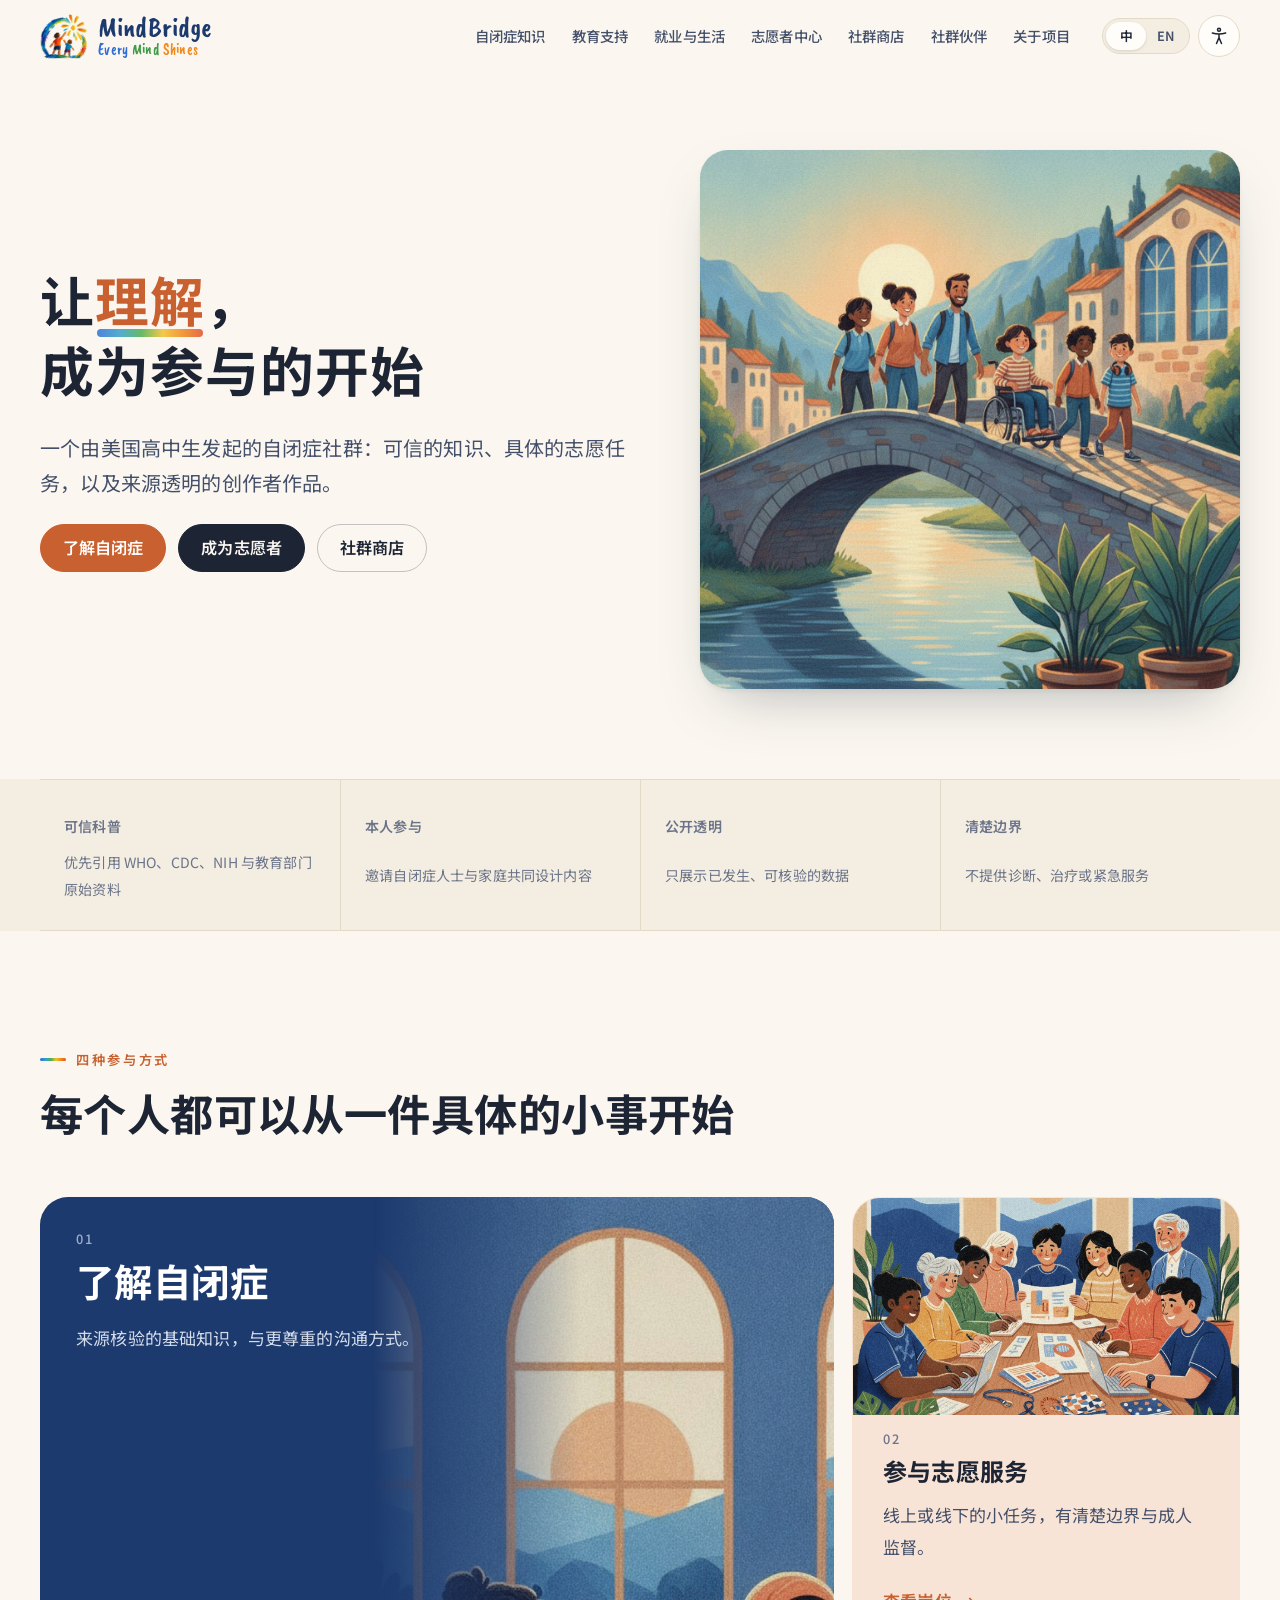
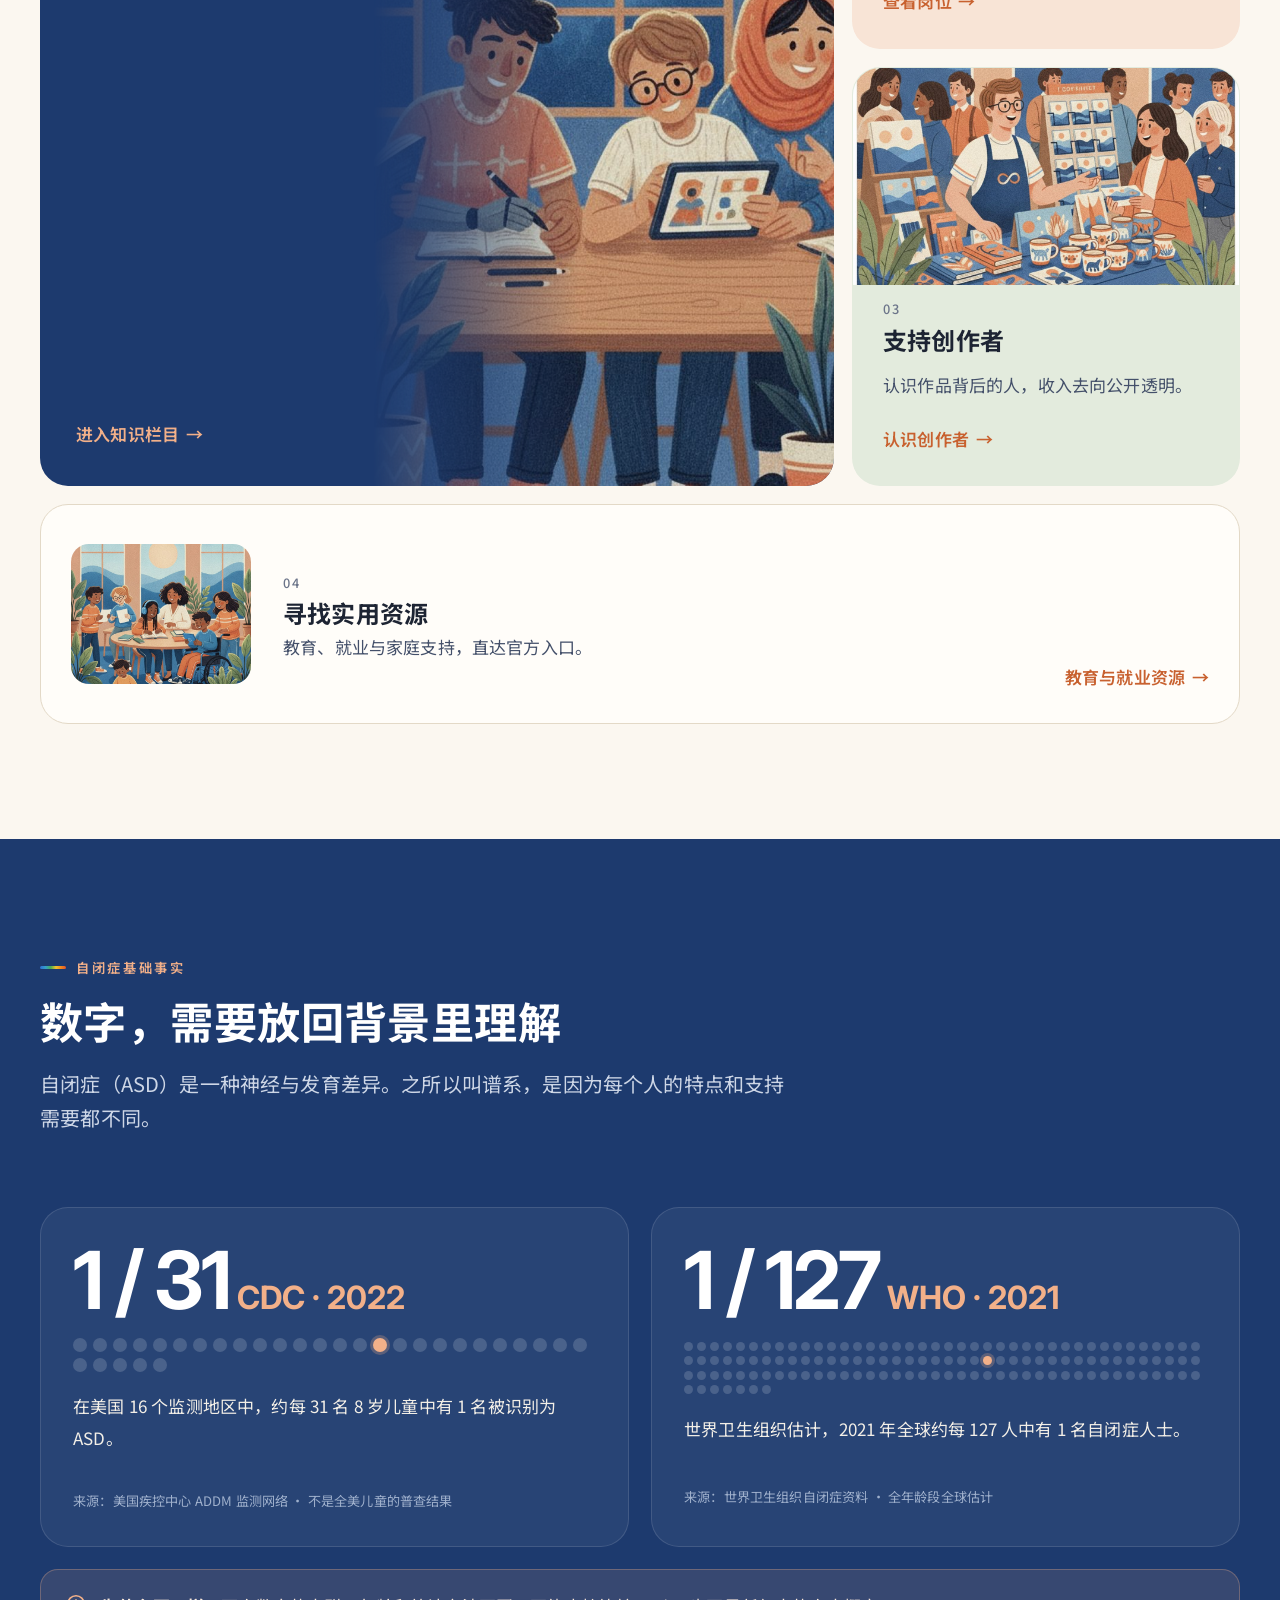
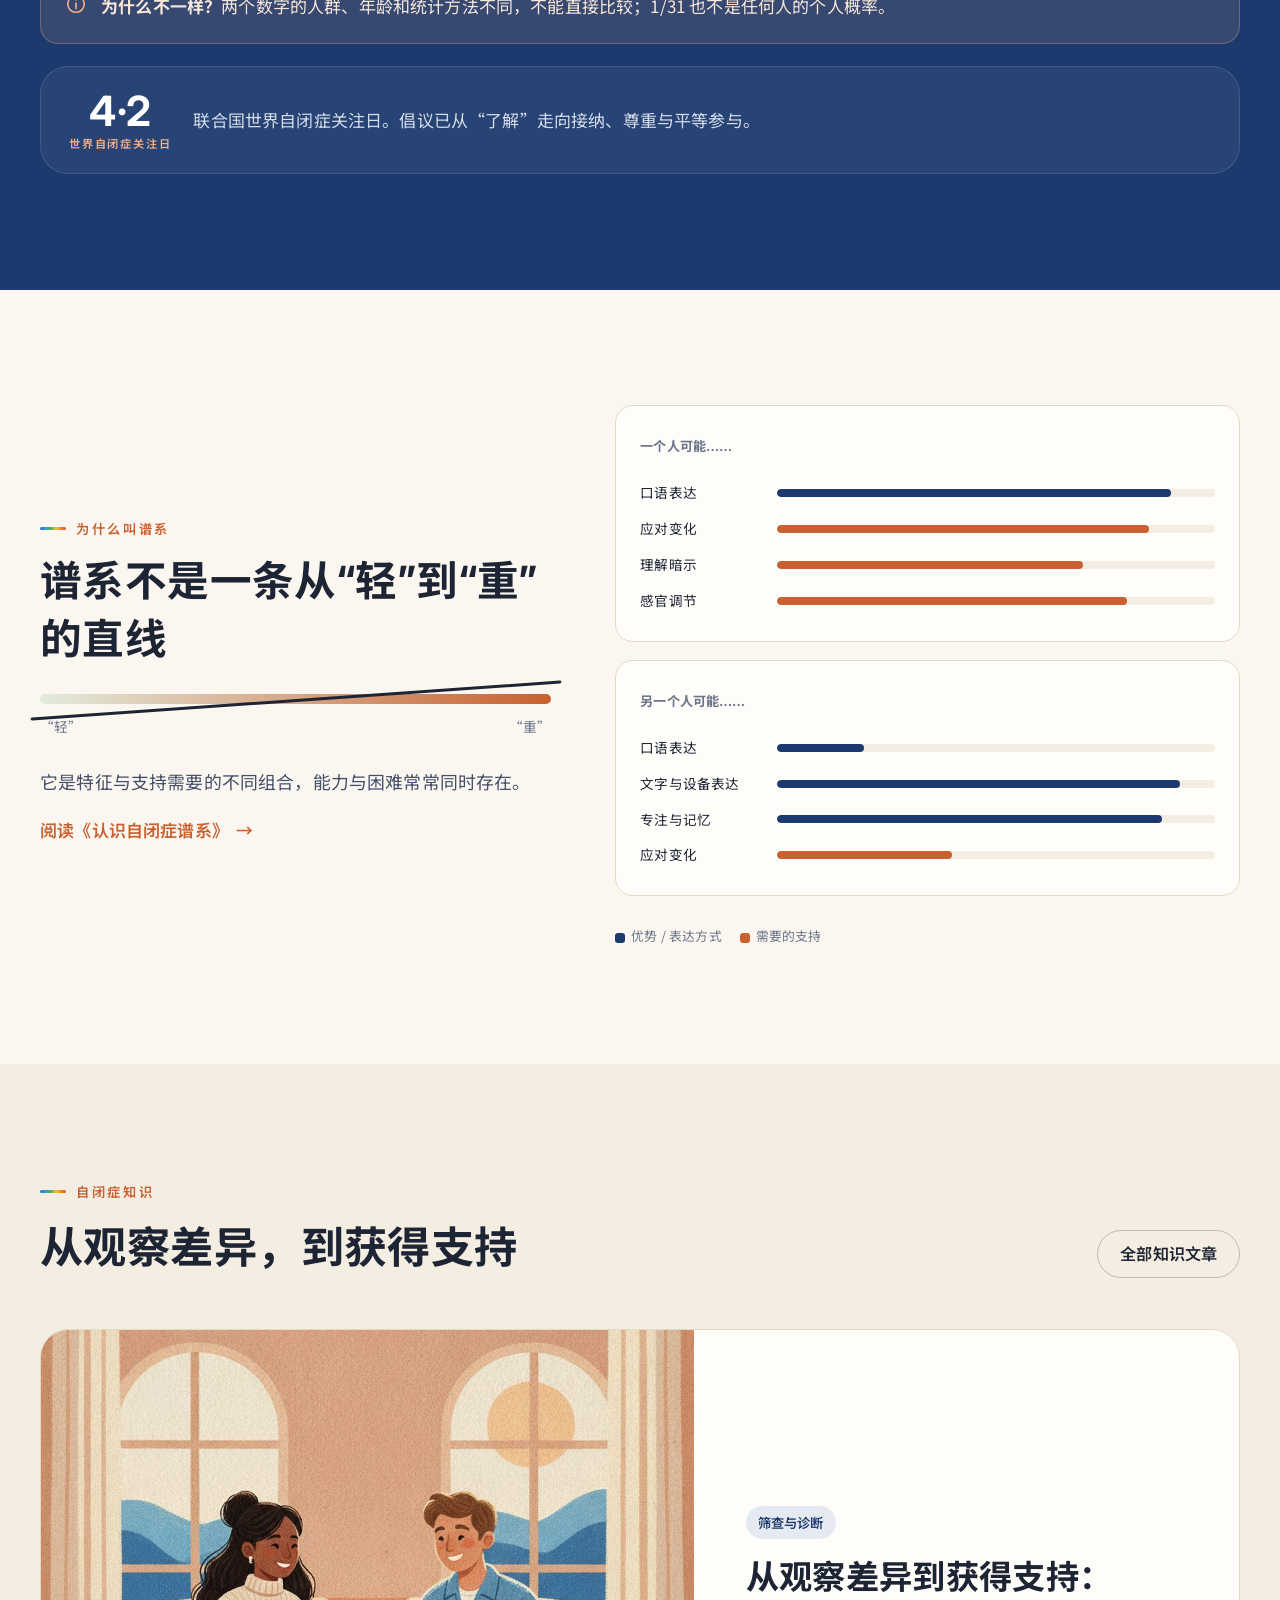
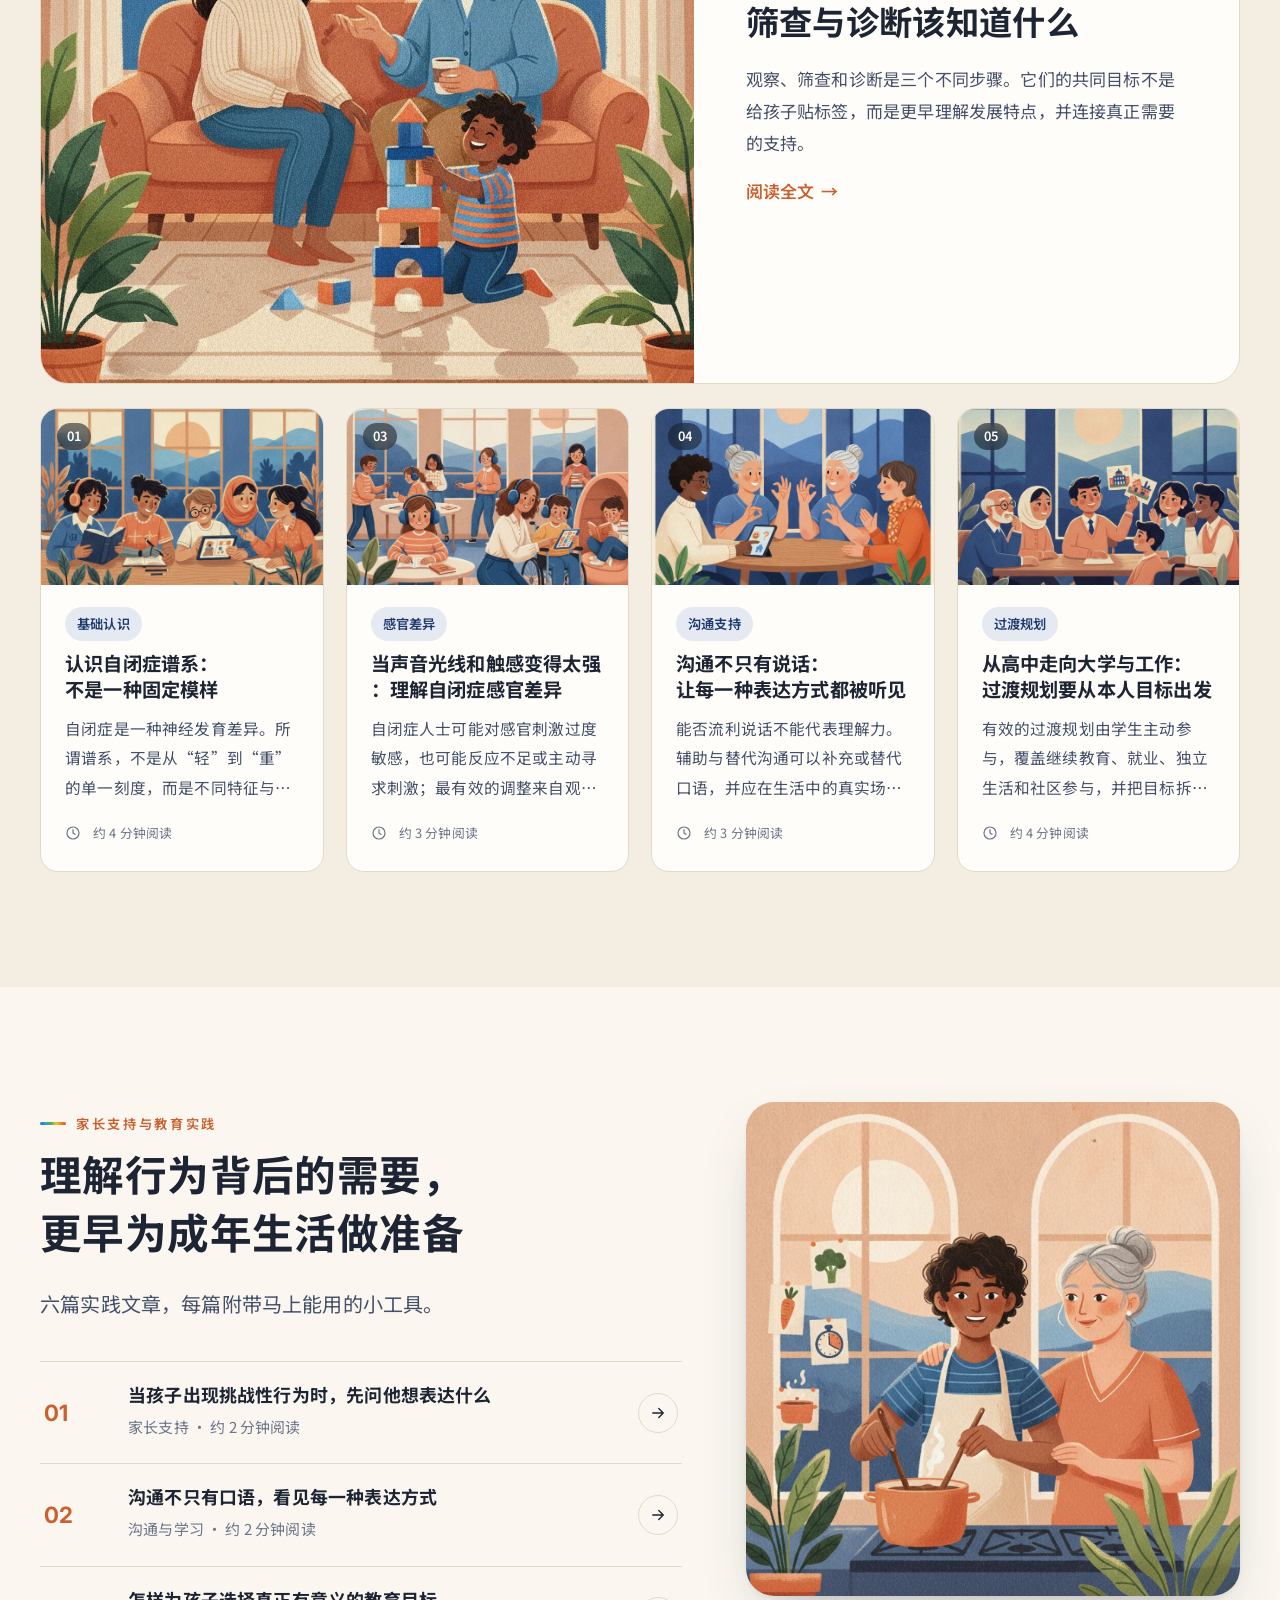
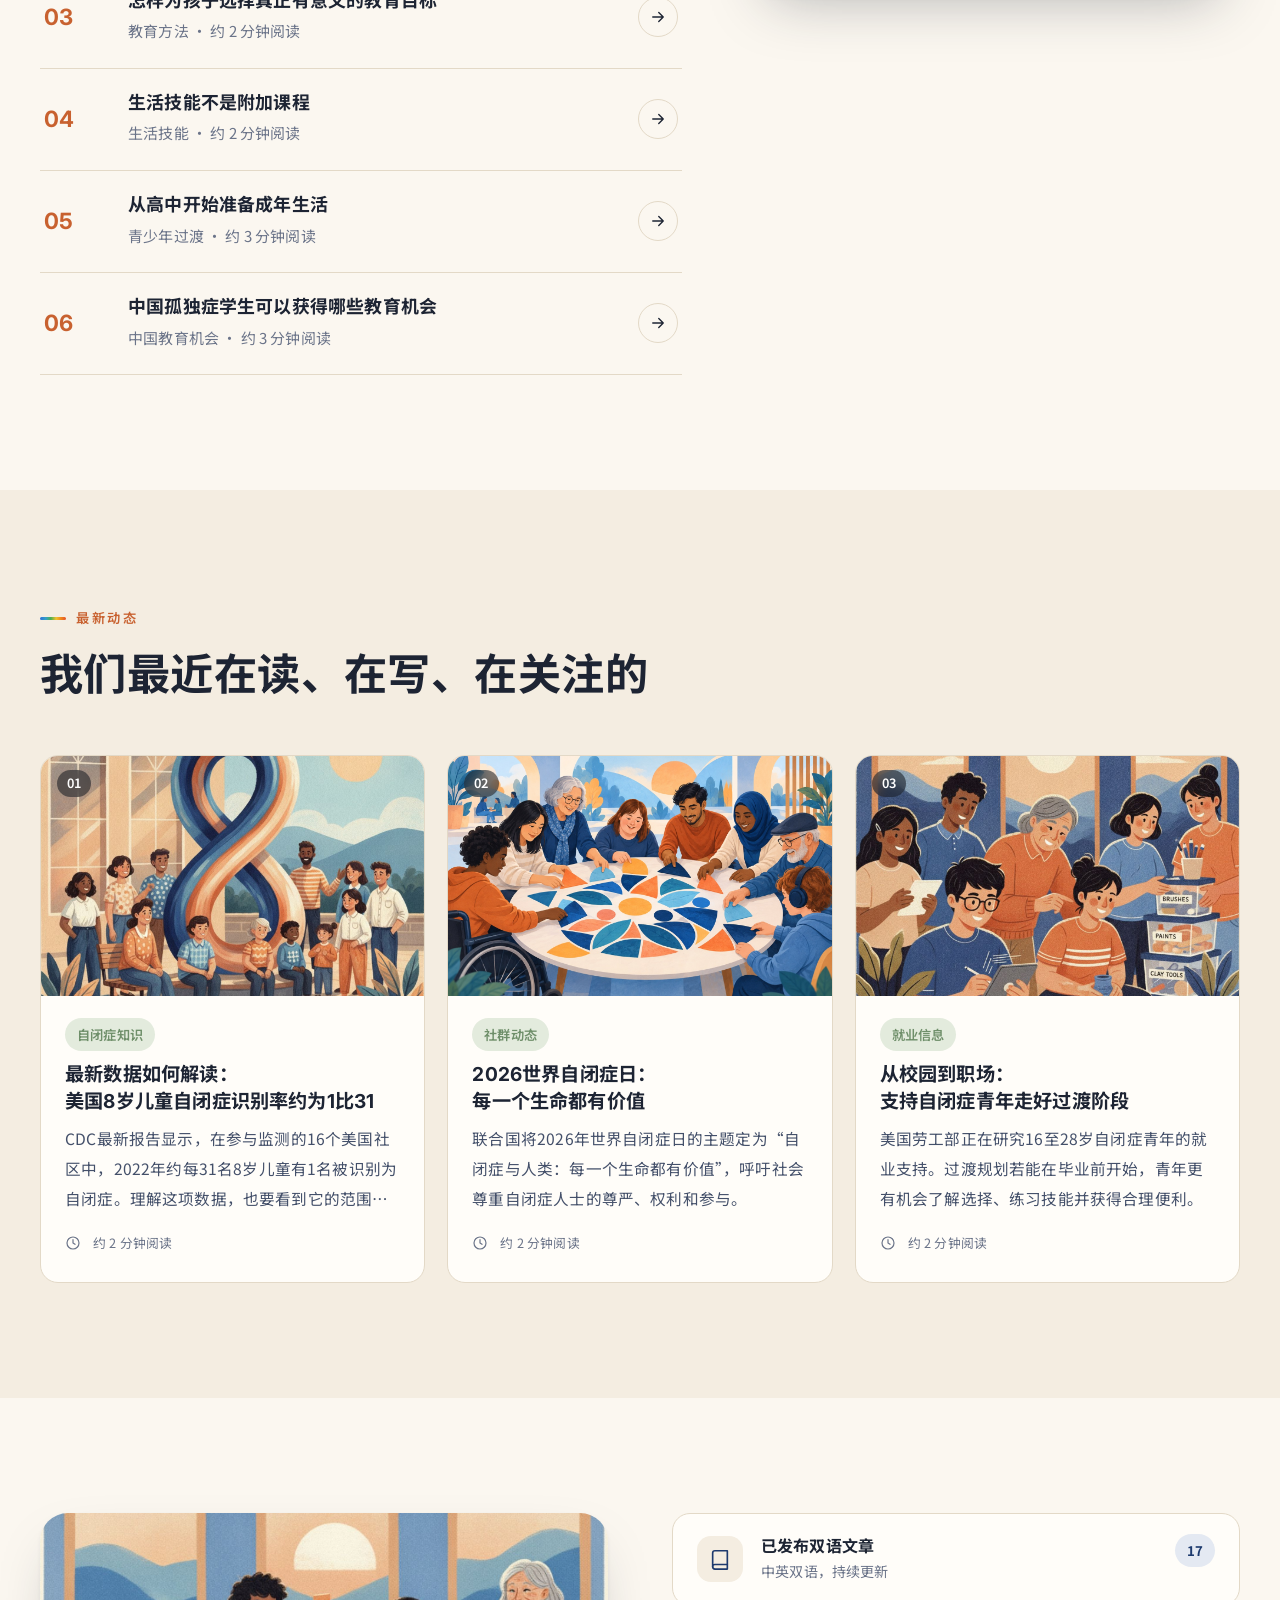
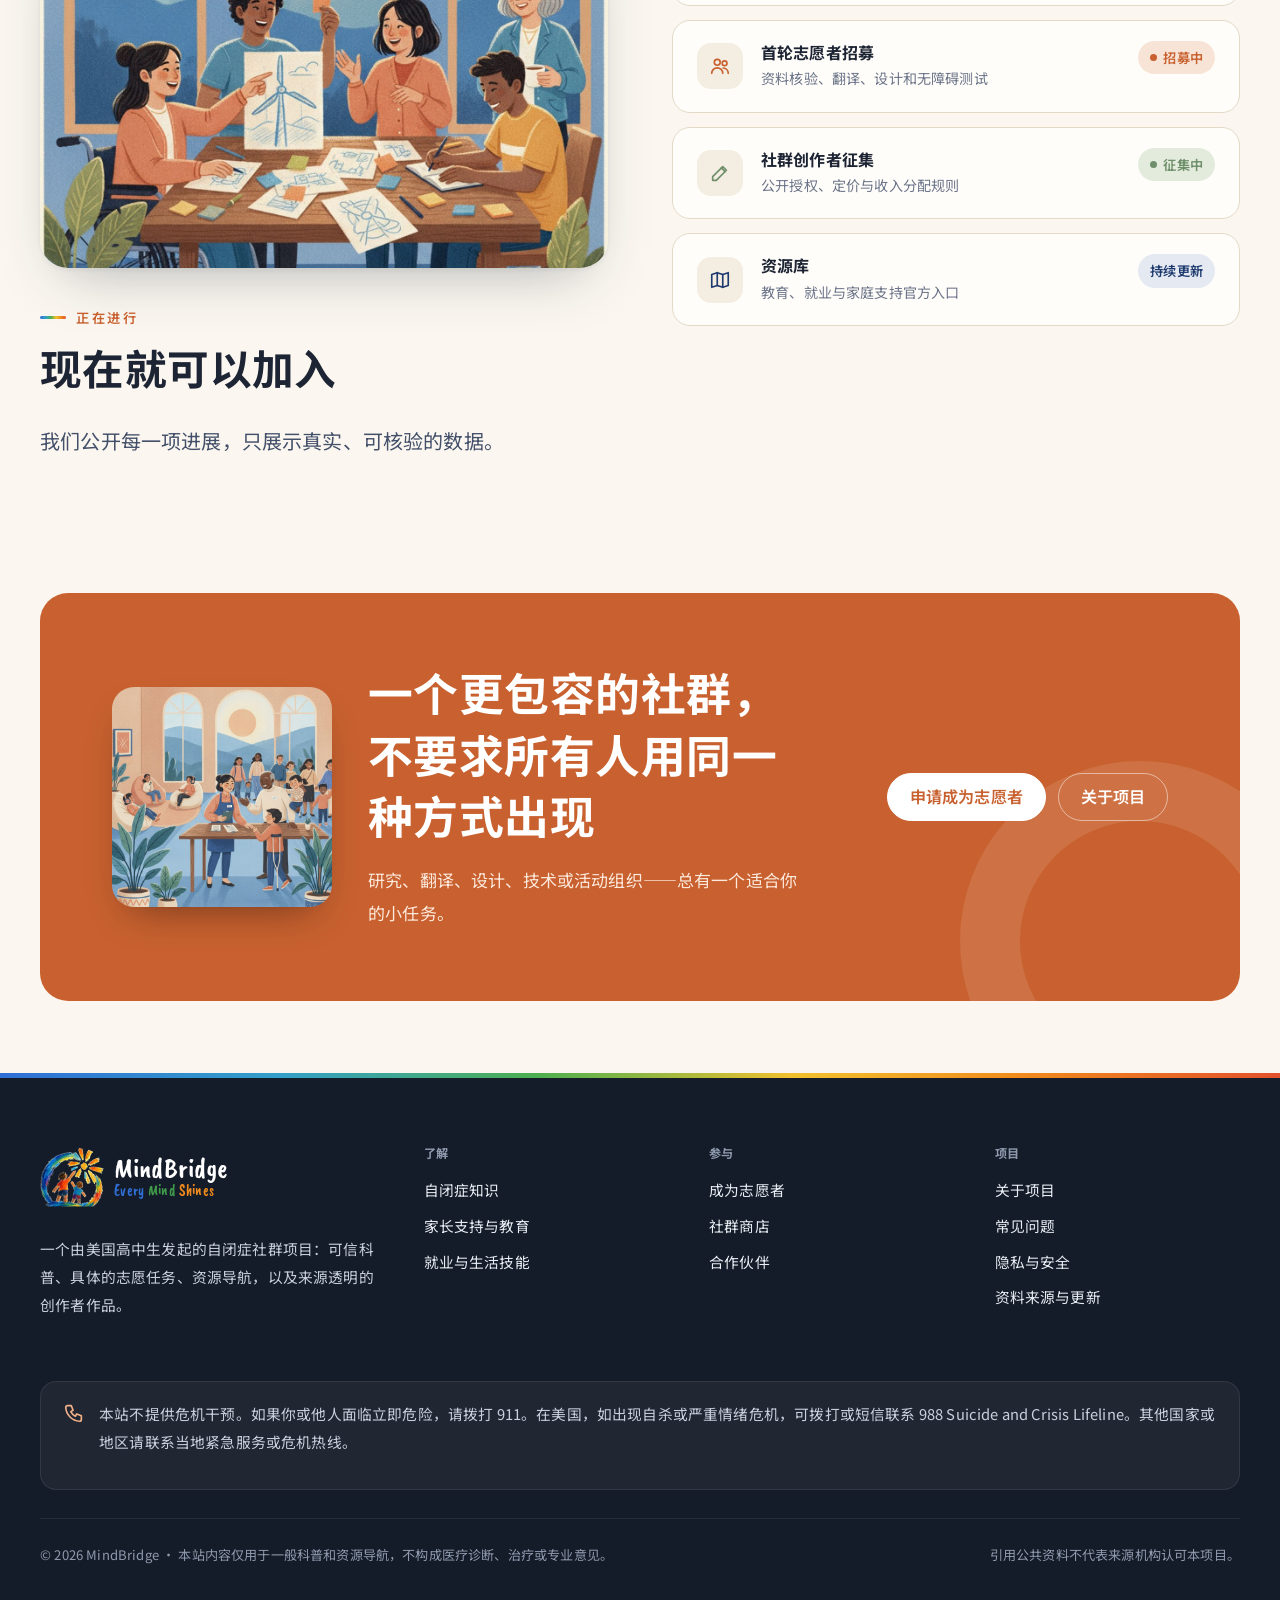
==== commit 4b9552d5: "Update MindBridge logo, brand typography and rainbow accents Co-Authored-By: Claude Opus 5.5 <norepl" ====
--- a/index.html
+++ b/index.html
@@ -7,11 +7,12 @@
 <meta name="mb-title-zh" content="MindBridge · 让理解成为参与的开始">
 <meta name="mb-title-en" content="MindBridge · Understanding is where belonging begins">
 <meta name="description" content="MindBridge 是一个由美国高中生发起的自闭症社群项目：可信科普、志愿参与、教育与就业资源。An autism community project: trustworthy information, volunteering, education and employment resources.">
-<link rel="icon" href="data:image/svg+xml,%3Csvg xmlns='http://www.w3.org/2000/svg' viewBox='0 0 40 40'%3E%3Crect width='40' height='40' rx='12' fill='%23223a5e'/%3E%3Cpath d='M7 27c4.2-8.5 8.6-12.7 13-12.7S28.8 18.5 33 27' fill='none' stroke='%23f2b089' stroke-width='3' stroke-linecap='round'/%3E%3C/svg%3E">
+<link rel="icon" type="image/png" href="assets/favicon.png">
+<link rel="apple-touch-icon" href="assets/apple-touch-icon.png">
 <link rel="preconnect" href="https://fonts.googleapis.com">
 <link rel="preconnect" href="https://fonts.gstatic.com" crossorigin>
-<link rel="stylesheet" href="https://fonts.googleapis.com/css2?family=Fraunces:ital,opsz,wght@0,9..144,400..700;1,9..144,400..600&family=Inter:wght@400;500;600;700&family=Noto+Sans+SC:wght@400;500;700&display=swap">
-<link rel="stylesheet" href="css/site.css">
+<link rel="stylesheet" href="https://fonts.googleapis.com/css2?family=Fraunces:ital,opsz,wght@0,9..144,400..700;1,9..144,400..600&family=Caveat+Brush&family=Inter:wght@400;500;600;700&family=Noto+Sans+SC:wght@400;500;700&display=swap">
+<link rel="stylesheet" href="css/site.css?v=4">
 <script>(function(){var d=document.documentElement;try{var q=new URLSearchParams(location.search).get("lang"),s=localStorage.getItem("mb-lang");d.dataset.lang=q||s||"zh";d.lang=d.dataset.lang==="en"?"en":"zh-CN";d.dataset.size=localStorage.getItem("mb-size")||"m";d.dataset.calm=localStorage.getItem("mb-calm")||"off";var t=localStorage.getItem("mb-theme");if(t&&t!=="auto")d.dataset.theme=t;}catch(e){d.dataset.lang="zh";}})();</script>
 </head>
 <body>
@@ -241,10 +242,10 @@
 
 <footer id="site-footer"></footer>
 
-<script src="data/articles-knowledge.js"></script>
-<script src="data/articles-parents.js"></script>
-<script src="data/articles-news.js"></script>
-<script src="js/site.js"></script>
+<script src="data/articles-knowledge.js?v=4"></script>
+<script src="data/articles-parents.js?v=4"></script>
+<script src="data/articles-news.js?v=4"></script>
+<script src="js/site.js?v=4"></script>
 <script>
 (function () {
   // dot fields: highlight the "1"
--- a/css/site.css
+++ b/css/site.css
@@ -12,7 +12,7 @@
   --ink-2: #44506a;
   --ink-3: #6b7489;
   --line: #e3d9c7;
-  --indigo: #223a5e;
+  --indigo: #1d3a6e;
   --indigo-2: #2f4d78;
   --indigo-soft: #e4e9f2;
   --terra: #c8612f;
@@ -20,7 +20,8 @@
   --terra-soft: #f8e4d6;
   --sage: #6f8f6a;
   --sage-soft: #e3ebdd;
-  --gold: #d9a441;
+  --gold: #f2a51f;
+  --rainbow: linear-gradient(90deg, #2f6fd6 0%, #34a0c9 22%, #4caf50 42%, #f2c12e 62%, #f08a1c 80%, #e2512b 100%);
   --focus: #2f6fde;
 
   --serif-zh: "Noto Serif SC", "Songti SC", "STSong", serif;
@@ -123,7 +124,7 @@
   color: var(--terra);
 }
 html[data-lang="zh"] .eyebrow { letter-spacing: .2em; }
-.eyebrow::before { content: ""; width: 22px; height: 2px; background: currentColor; border-radius: 2px; }
+.eyebrow::before { content: ""; width: 26px; height: 3px; background: var(--rainbow); border-radius: 3px; }
 .lede { font-size: 1.18em; color: var(--ink-2); line-height: 1.7; max-width: 40em; }
 .muted { color: var(--ink-3); }
 
@@ -133,7 +134,7 @@
 .section-head h2 { font-size: clamp(1.8rem, 3.6vw, 2.7rem); }
 .section-head.center { margin-inline: auto; text-align: center; justify-items: center; }
 .bg-2 { background: var(--paper-2); }
-.bg-ink { background: #223a5e; color: #f3efe7; }
+.bg-ink { background: #1d3a6e; color: #f3efe7; }
 .bg-ink h2, .bg-ink h3 { color: #fff; }
 .bg-ink .eyebrow { color: #f2b089; }
 .bg-ink .lede, .bg-ink .muted { color: #cdd6e6; }
@@ -179,9 +180,9 @@
 .site-header.scrolled { border-bottom-color: var(--line); }
 .header-in { display: flex; align-items: center; gap: 20px; height: 72px; }
 .brand { display: inline-flex; align-items: center; gap: 10px; text-decoration: none; color: var(--ink); flex-shrink: 0; }
-.brand-mark { width: 38px; height: 38px; }
-.brand-name { font-family: var(--serif-en); font-weight: 600; font-size: 1.3rem; letter-spacing: -.01em; line-height: 1; }
-.brand-name small { display: block; font-family: var(--body); font-size: .62rem; letter-spacing: .14em; text-transform: uppercase; color: var(--ink-3); font-weight: 600; margin-top: 4px; }
+.brand-mark { width: 48px; height: 48px; object-fit: contain; }
+.brand-name { font-family: "Caveat Brush", var(--sans-en), cursive; font-weight: 400; font-size: 1.75rem; letter-spacing: .005em; line-height: .9; color: #1d3a6e; }
+.brand-name .tagline { display: block; font-family: "Caveat Brush", cursive; font-size: .95rem; letter-spacing: .02em; margin-top: 3px; line-height: 1; }
 .nav { display: flex; gap: 2px; margin-left: auto; }
 .nav a {
   padding: 8px 12px; border-radius: 999px; text-decoration: none; font-size: .9rem; font-weight: 500; color: var(--ink-2);
@@ -239,7 +240,8 @@
 .footer-grid h4 { font-family: var(--body); font-size: .76rem; letter-spacing: .14em; text-transform: uppercase; color: #8e99ad; margin-bottom: 14px; }
 .footer-grid ul { list-style: none; padding: 0; margin: 0; display: grid; gap: 8px; }
 .site-footer .brand { color: #fff; }
-.site-footer .brand-name small { color: #8e99ad; }
+.site-footer .brand-name { color: #fff; }
+.site-footer .brand-mark { width: 64px; height: 64px; }
 .crisis {
   margin-top: 48px; padding: 18px 22px; border-radius: 16px; background: rgba(255,255,255,.05); border: 1px solid rgba(255,255,255,.08);
   display: flex; gap: 14px; align-items: flex-start;
@@ -303,7 +305,7 @@
 .a-card .meta svg, .index-row .go svg { width: 16px; height: 16px; flex-shrink: 0; }
 .index-row .go svg { width: 18px; height: 18px; }
 .a-card .meta { margin-top: auto; padding-top: 8px; display: flex; gap: 12px; align-items: center; font-size: .8rem; color: var(--ink-3); }
-.thumb.typo { display: grid; place-items: center; background: linear-gradient(135deg, #223a5e 0%, #2f4d78 100%); }
+.thumb.typo { display: grid; place-items: center; background: linear-gradient(135deg, #1d3a6e 0%, #2f4d78 100%); }
 .thumb.typo span { font-weight: 700; font-family: var(--display); color: #fff; font-size: 3.2rem; opacity: .9; }
 
 /* Feature (big) article */
@@ -427,7 +429,7 @@
 .tile p { color: var(--ink-2); margin: 0; max-width: 30em; }
 .tile .link-arrow { margin-top: auto; padding-top: 12px; }
 .tile .num { font: 500 .8rem/1 var(--body); letter-spacing: .12em; color: var(--ink-3); }
-.tile.t1 { grid-column: span 4; grid-row: span 2; background: #223a5e; color: #fff; border: 0; padding: 0; }
+.tile.t1 { grid-column: span 4; grid-row: span 2; background: #1d3a6e; color: #fff; border: 0; padding: 0; }
 .tile.t1 .in { padding: 36px; display: flex; flex-direction: column; gap: 12px; position: relative; z-index: 1; height: 100%; }
 .tile.t1 h3 { color: #fff; font-size: clamp(1.8rem, 3vw, 2.4rem); max-width: 14em; }
 .tile.t1 p { color: #d4dcea; }
@@ -501,7 +503,7 @@
 html[data-calm="on"] .cta-band { background: var(--indigo); }
 
 /* ---------- Article reader ---------- */
-.progress { position: fixed; top: 0; left: 0; height: 3px; background: var(--terra); width: 0; z-index: 70; }
+.progress { position: fixed; top: 0; left: 0; height: 4px; background: var(--rainbow); width: 0; z-index: 70; }
 .article-hero { padding: clamp(40px, 6vw, 72px) 0 0; }
 .article-hero .tagline { display: flex; flex-wrap: wrap; gap: 10px; align-items: center; margin: 18px 0; }
 .article-hero h1 { font-size: clamp(2rem, 4.6vw, 3.4rem); max-width: 22ch; }
@@ -547,7 +549,7 @@
 .prose .callout { display: flex; gap: 14px; padding: 20px 22px; border-radius: 16px; background: var(--terra-soft); font-size: .95em; }
 .prose .callout svg { width: 22px; height: 22px; flex-shrink: 0; color: var(--terra); margin-top: 4px; }
 .prose .stats { display: grid; grid-template-columns: repeat(auto-fit, minmax(200px, 1fr)); gap: 14px; margin: 1.6em 0; }
-.prose .stat { padding: 24px; border-radius: 18px; background: #223a5e; color: #fff; }
+.prose .stat { padding: 24px; border-radius: 18px; background: #1d3a6e; color: #fff; }
 .prose .stat .v { font-weight: 700; letter-spacing: -.03em; font-family: var(--sans-en); font-size: 2.6rem; line-height: 1; }
 .prose .stat .l { margin-top: 10px; font-weight: 600; font-size: .92rem; }
 .prose .stat .s { font-size: .82rem; color: #c7d2e6; margin-top: 4px; }
@@ -570,7 +572,7 @@
 
 /* Tool block inside articles */
 .tool { margin: 2.6em 0; border-radius: var(--radius-lg); border: 1px solid var(--line); background: var(--card); overflow: hidden; box-shadow: var(--shadow); font-size: .95rem; }
-.tool-head { padding: 22px 26px; background: #223a5e; color: #fff; display: flex; gap: 14px; align-items: center; }
+.tool-head { padding: 22px 26px; background: #1d3a6e; color: #fff; display: flex; gap: 14px; align-items: center; }
 .tool-head svg { width: 28px; height: 28px; color: #f2b089; flex-shrink: 0; }
 .tool-head b { display: block; font-family: var(--display); font-size: 1.2rem; font-weight: 600; }
 .tool-head span { font-size: .85rem; color: #c7d2e6; }
@@ -641,9 +643,9 @@
 /* ---------- Small phones ---------- */
 @media (max-width: 480px) {
   .header-in { gap: 10px; height: 64px; }
-  .brand-mark { width: 34px; height: 34px; }
-  .brand-name { font-size: 1.12rem; }
-  .brand-name small { display: none; }
+  .brand-mark { width: 40px; height: 40px; }
+  .brand-name { font-size: 1.45rem; }
+  .brand-name .tagline { font-size: .8rem; }
   .header-tools { gap: 6px; }
   .lang-switch button { min-width: 34px; padding: 7px 8px; }
   .icon-btn { width: 38px; height: 38px; }
@@ -683,3 +685,12 @@
 .article-cover img { object-position: center 45%; }
 .hero-split h1 { max-width: none; font-size: clamp(2.4rem, 4.8vw, 4rem); letter-spacing: -.035em; line-height: 1.08; }
 html[data-lang="zh"] .hero-split h1 { font-size: clamp(2.2rem, 4.2vw, 3.6rem); line-height: 1.3; }
+
+/* ---------- Logo-inspired accents ---------- */
+@media (prefers-color-scheme: dark) { :root:not([data-theme="light"]) .site-header .brand-name { color: #eef0f4; } }
+:root[data-theme="dark"] .site-header .brand-name { color: #eef0f4; }
+.site-footer { position: relative; }
+.site-footer::before { content: ""; position: absolute; left: 0; right: 0; top: 0; height: 5px; background: var(--rainbow); }
+.hero h1 em { position: relative; white-space: nowrap; }
+.hero h1 em::after { content: ""; position: absolute; left: 2%; right: 2%; bottom: -.04em; height: .14em; border-radius: 99px; background: var(--rainbow); opacity: .85; }
+.cta-band::after { border-color: rgba(255,255,255,.1); }
